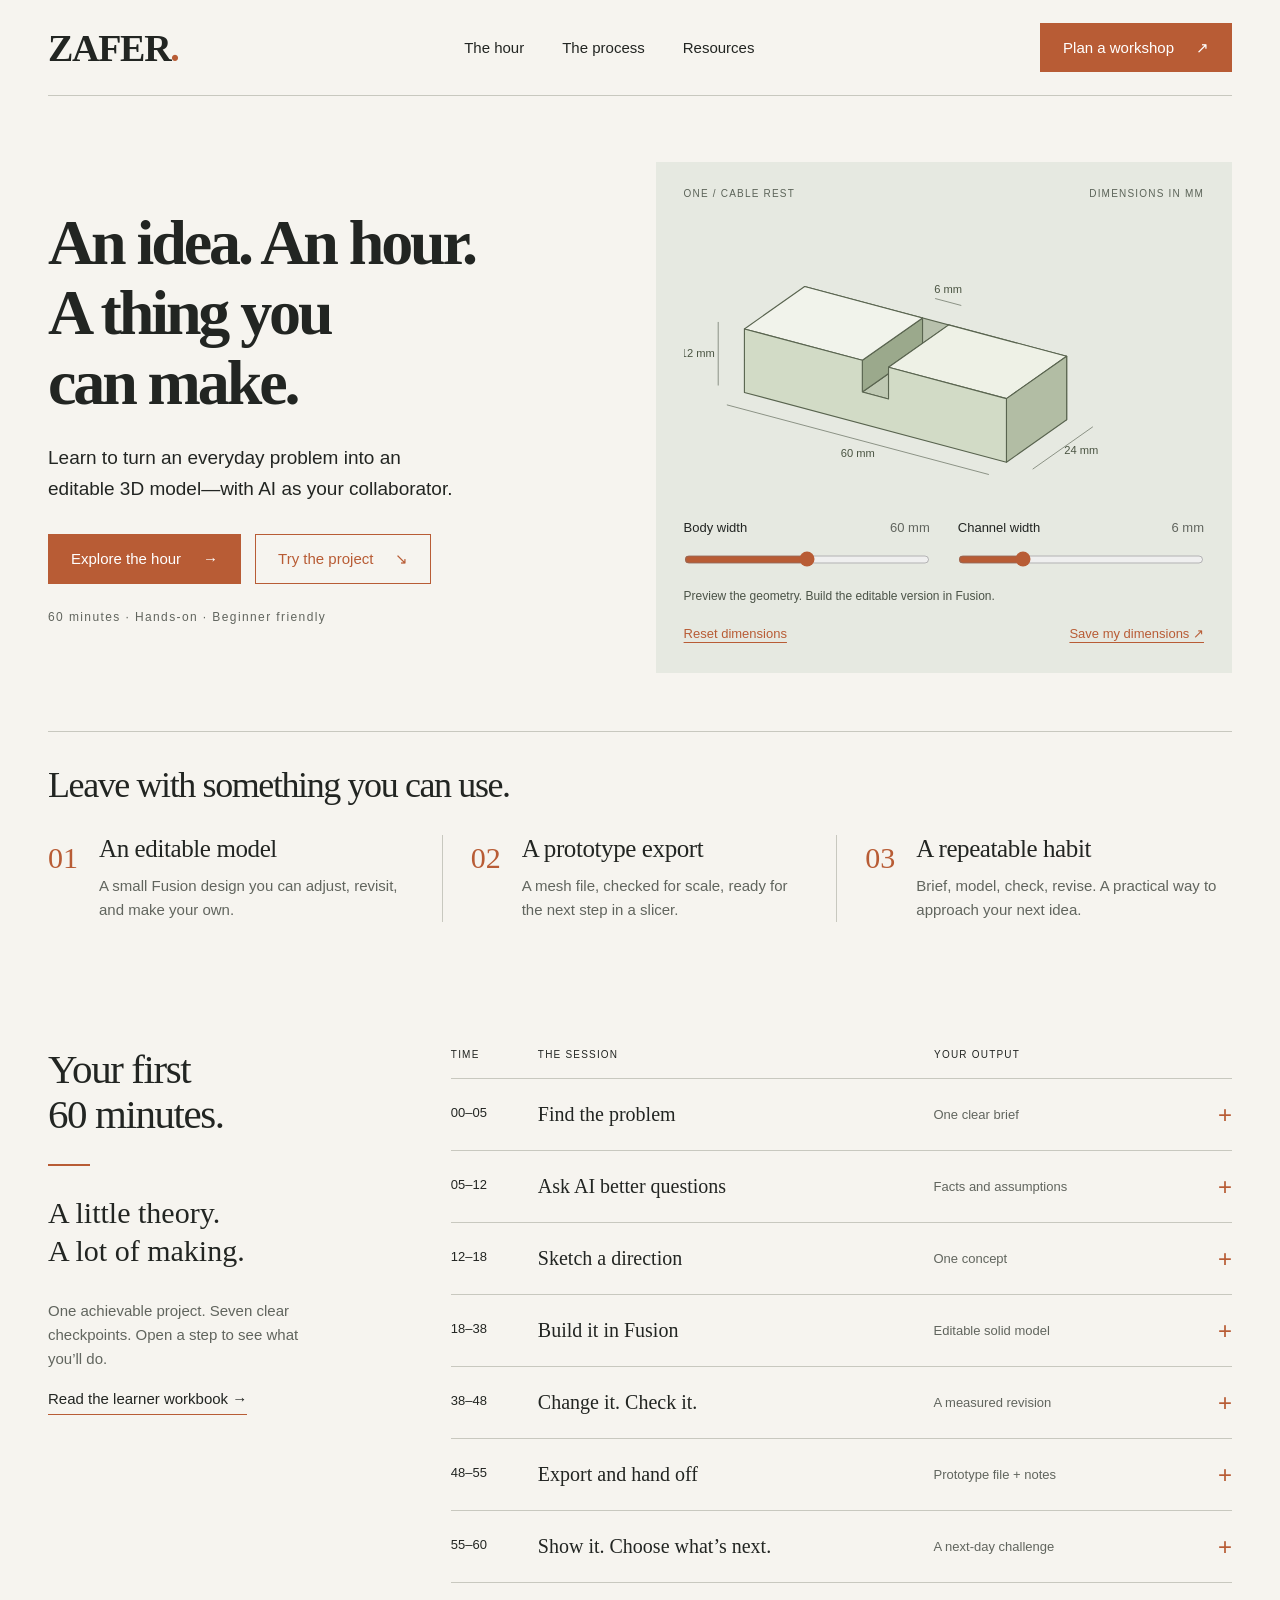
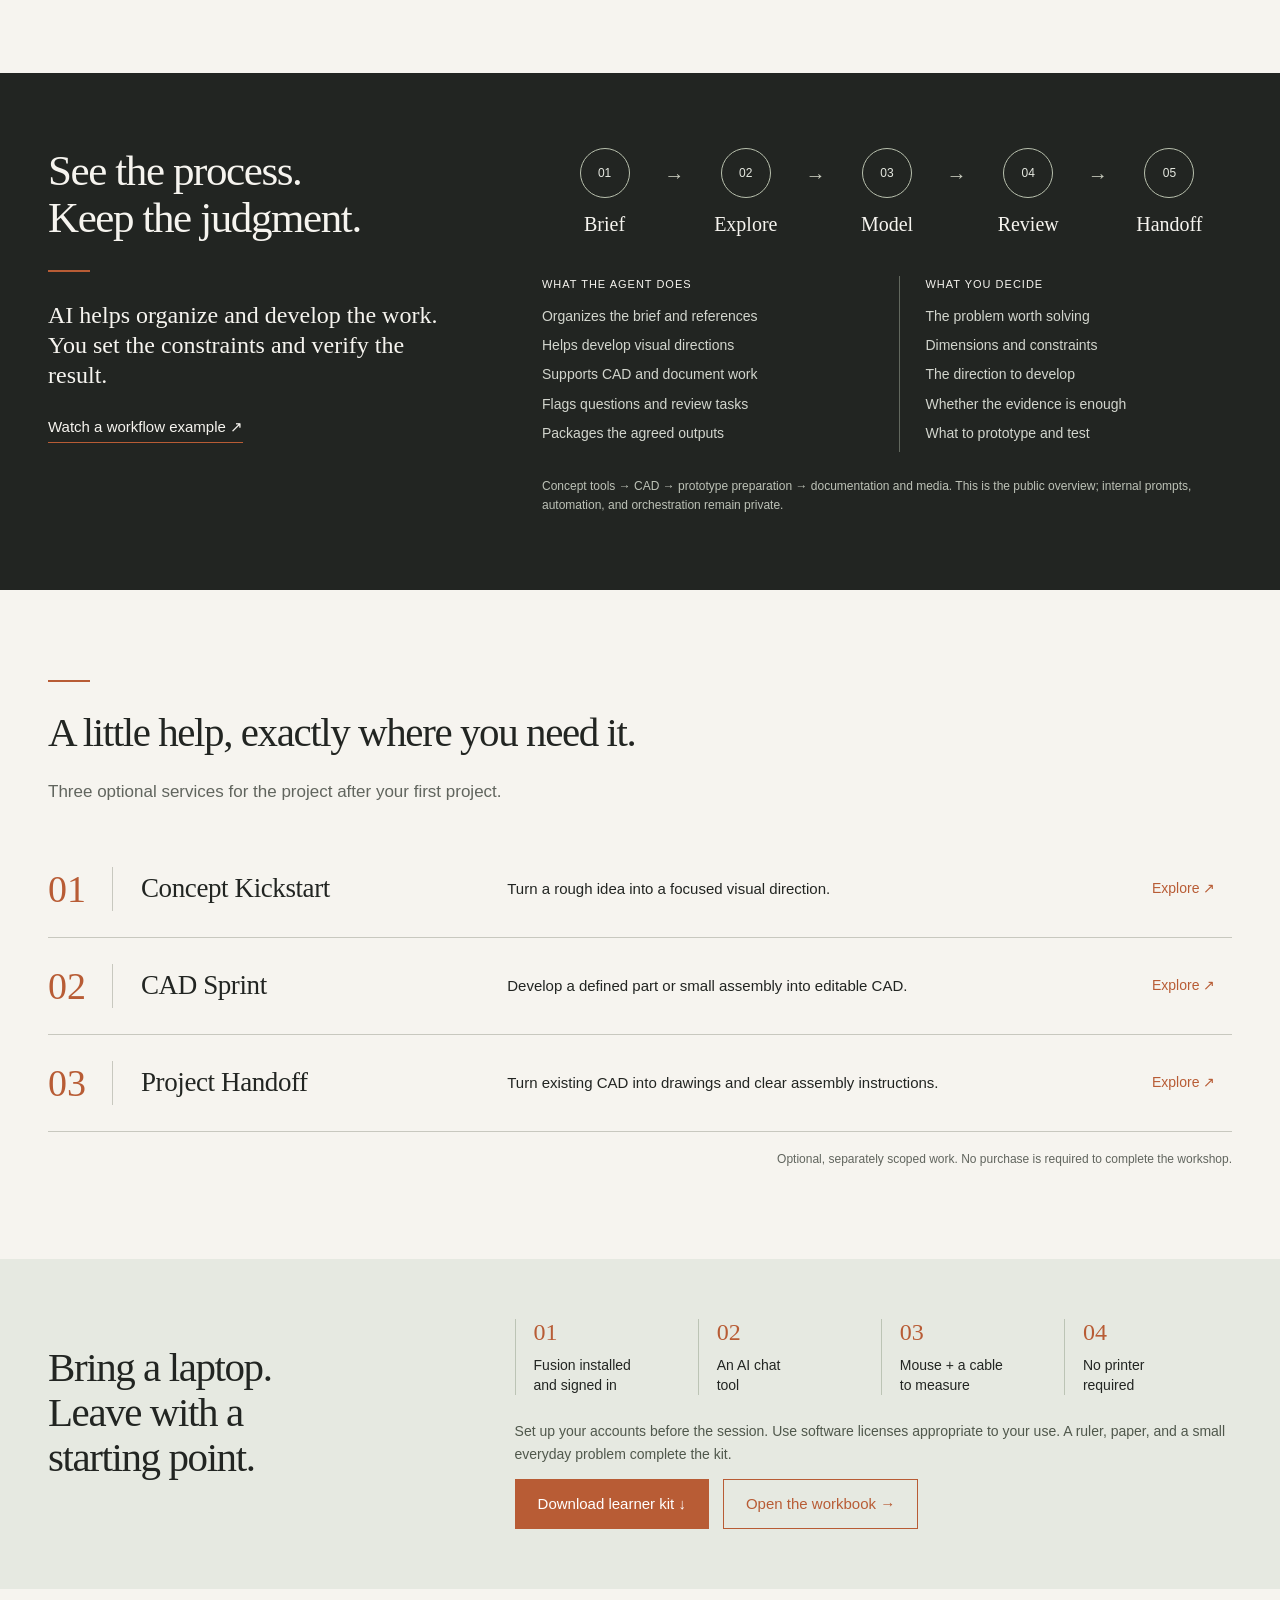
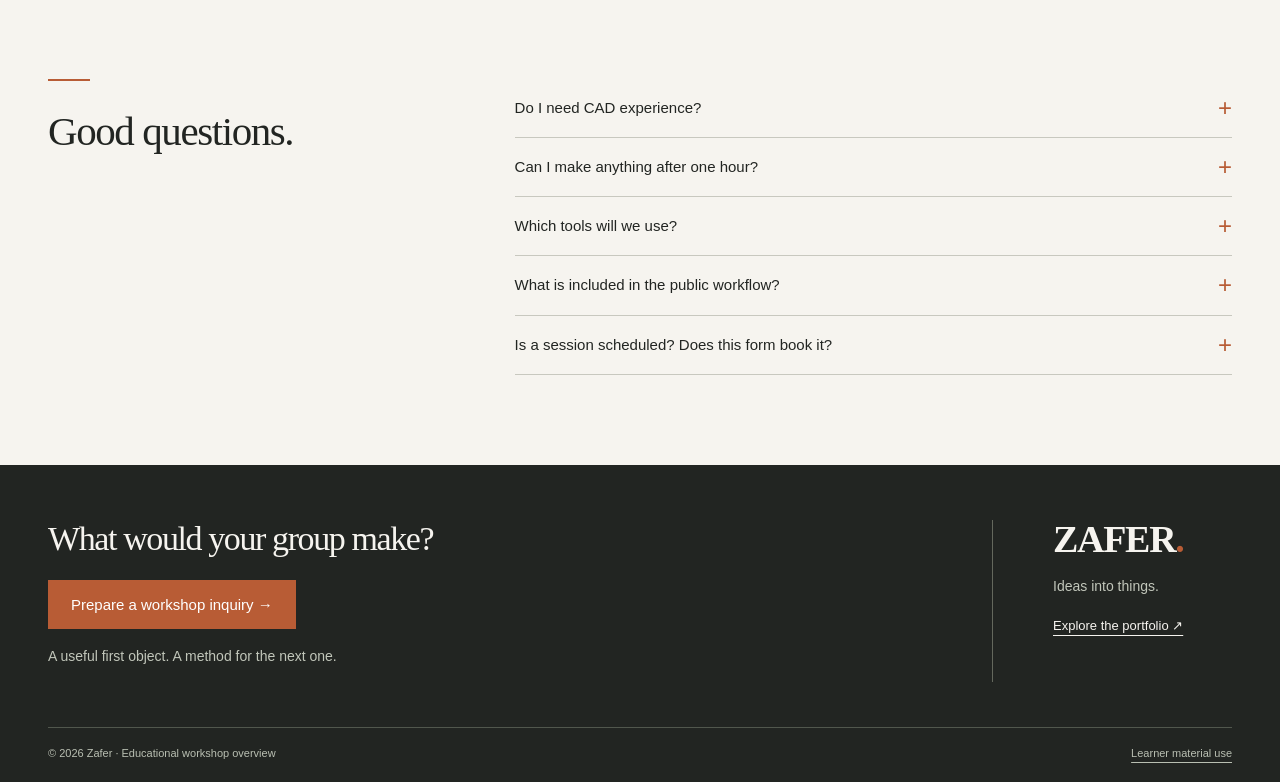
==== index.html @ 0194aaeb "Publish the 60-minute Zafer AI and 3D design workshop Add the educational landing page, interactive " ====
<!doctype html>
<html lang="en">
<head>
<meta charset="utf-8"><meta name="viewport" content="width=device-width,initial-scale=1">
<title>Zafer — An idea. An hour. A thing you can make.</title>
<meta name="description" content="A hands-on, 60-minute introduction to AI-assisted design and 3D modeling. Build an editable Fusion model, revise it, and prepare your first prototype export.">
<meta name="theme-color" content="#f6f4ef"><link rel="icon" href="favicon.svg"><link rel="stylesheet" href="styles.css"><script defer src="app.js"></script>
</head>
<body>
<a class="skip" href="#main">Skip to content</a>
<header class="site-header wrap"><a class="brand" href="#" aria-label="Zafer home">ZAFER<span>.</span></a><nav aria-label="Main navigation"><a href="#hour">The hour</a><a href="#process">The process</a><a href="#resources">Resources</a></nav><button class="button" data-inquiry="Workshop">Plan a workshop <span aria-hidden="true">↗</span></button></header>
<main id="main">
<section class="hero wrap">
<div class="hero-copy"><h1>An idea. An hour.<br> A thing you<br class="desktop-break"> can make.</h1><p class="lead">Learn to turn an everyday problem into an editable 3D model—with AI as your collaborator.</p><div class="actions"><a class="button" href="#hour">Explore the hour <span aria-hidden="true">→</span></a><a class="button outline" href="#project">Try the project <span aria-hidden="true">↘</span></a></div><p class="meta">60 minutes · Hands-on · Beginner friendly</p></div>
<figure class="project-preview" id="project"><div class="diagram-top"><span>ONE / CABLE REST</span><span>DIMENSIONS IN MM</span></div><svg id="model-preview" viewBox="0 0 560 340" role="img" aria-labelledby="model-title model-description"><title id="model-title">Dimensioned cable rest</title><desc id="model-description">A 60 by 24 by 12 millimeter block with a 6 millimeter wide, 6 millimeter deep open channel.</desc><g id="model-faces"></g><g id="model-dimensions"></g></svg><div class="sliders"><label for="body-width">Body width <output id="width-value">60 mm</output><input id="body-width" type="range" min="40" max="80" step="1" value="60"></label><label for="channel-width">Channel width <output id="channel-value">6 mm</output><input id="channel-width" type="range" min="4" max="12" step="1" value="6"></label></div><figcaption>Preview the geometry. Build the editable version in Fusion.</figcaption><div class="preview-links"><button class="text-button" id="reset-model">Reset dimensions</button><button class="text-button" id="save-dimensions">Save my dimensions ↗</button></div><p class="sr-only" id="dimension-status" aria-live="polite"></p></figure>
</section>
<section class="outcomes wrap"><h2>Leave with something you can use.</h2><div class="outcome-grid"><article><span class="line-icon" aria-hidden="true">01</span><div><h3>An editable model</h3><p>A small Fusion design you can adjust, revisit, and make your own.</p></div></article><article><span class="line-icon" aria-hidden="true">02</span><div><h3>A prototype export</h3><p>A mesh file, checked for scale, ready for the next step in a slicer.</p></div></article><article><span class="line-icon" aria-hidden="true">03</span><div><h3>A repeatable habit</h3><p>Brief, model, check, revise. A practical way to approach your next idea.</p></div></article></div></section>
<section class="agenda section wrap" id="hour"><div class="section-intro"><h2>Your first<br> 60 minutes.</h2><div class="accent-rule"></div><p class="serif-intro">A little theory.<br> A lot of making.</p><p>One achievable project. Seven clear checkpoints. Open a step to see what you’ll do.</p><a class="text-link" href="workbook.html">Read the learner workbook →</a></div><div class="agenda-list">
<div class="agenda-heading"><span>TIME</span><span>THE SESSION</span><span>YOUR OUTPUT</span></div>
<details><summary><span class="time">00–05</span><span class="row-title">Find the problem</span><span class="row-output">One clear brief</span></summary><div class="details-body"><p>Choose an ordinary desk problem. Name who it affects, measure one relevant dimension, and define what a useful result would do.</p><p><strong>Checkpoint:</strong> a one-sentence brief with one constraint.</p></div></details>
<details><summary><span class="time">05–12</span><span class="row-title">Ask AI better questions</span><span class="row-output">Facts and assumptions</span></summary><div class="details-body"><p>Learn how AI suggestions differ from evidence. Use a goal, context, constraints, and questions to improve your brief. Correct or label an unverified suggestion.</p><p><strong>Checkpoint:</strong> you can explain what you know and what still needs checking.</p></div></details>
<details><summary><span class="time">12–18</span><span class="row-title">Sketch a direction</span><span class="row-output">One concept</span></summary><div class="details-body"><p>Sketch the cable rest and annotate its dimensions. See how Krea or Vizcom can help explore appearance in an optional instructor demonstration.</p><p><strong>Checkpoint:</strong> one selected direction. An attractive image is a reference, not measured CAD.</p></div></details>
<details><summary><span class="time">18–38</span><span class="row-title">Build it in Fusion</span><span class="row-output">Editable solid model</span></summary><div class="details-body"><p>Create a closed, dimensioned sketch. Extrude the base, then cut an open channel. Save a model with editable history.</p><p><strong>Checkpoint:</strong> one solid body and a saved design. Extra styling is optional.</p></div></details>
<details><summary><span class="time">38–48</span><span class="row-title">Change it. Check it.</span><span class="row-output">A measured revision</span></summary><div class="details-body"><p>Change a driving dimension for your own cable. Inspect the new size, the remaining material, and the timeline. Explain why you made the change.</p><p><strong>Checkpoint:</strong> a measured revision and one physical test still to perform.</p></div></details>
<details><summary><span class="time">48–55</span><span class="row-title">Export and hand off</span><span class="row-output">Prototype file + notes</span></summary><div class="details-body"><p>Save your native design and export STL or 3MF. Reopen the export in a viewer or slicer and confirm its scale. Add a screenshot and a short README.</p><p><strong>Checkpoint:</strong> editable source, usable export, and a clear next action.</p></div></details>
<details><summary><span class="time">55–60</span><span class="row-title">Show it. Choose what’s next.</span><span class="row-output">A next-day challenge</span></summary><div class="details-body"><p>Share a revision with a partner. Choose one simple project to try independently tomorrow. Meet three optional ways Zafer can help when your next project needs more support.</p><p><strong>Checkpoint:</strong> explain one decision and one untested assumption.</p></div></details>
</div></section>
<section class="process-band" id="process"><div class="wrap process-layout"><div><h2>See the process.<br> Keep the judgment.</h2><div class="accent-rule"></div><p class="serif-intro small">AI helps organize and develop the work. You set the constraints and verify the result.</p><a class="text-link light" href="https://zafer-design-engineering.smokygrebe1.chatgpt.site/#films" target="_blank" rel="noopener">Watch a workflow example ↗</a></div><div><ol class="process-rail"><li><span>01</span>Brief</li><li><span>02</span>Explore</li><li><span>03</span>Model</li><li><span>04</span>Review</li><li><span>05</span>Handoff</li></ol><div class="responsibilities"><div><h3>WHAT THE AGENT DOES</h3><ul><li>Organizes the brief and references</li><li>Helps develop visual directions</li><li>Supports CAD and document work</li><li>Flags questions and review tasks</li><li>Packages the agreed outputs</li></ul></div><div><h3>WHAT YOU DECIDE</h3><ul><li>The problem worth solving</li><li>Dimensions and constraints</li><li>The direction to develop</li><li>Whether the evidence is enough</li><li>What to prototype and test</li></ul></div></div><p class="process-note">Concept tools → CAD → prototype preparation → documentation and media. This is the public overview; internal prompts, automation, and orchestration remain private.</p></div></div></section>
<section class="services section wrap" id="services"><div class="accent-rule"></div><h2>A little help, exactly where you need it.</h2><p class="lead">Three optional services for the project after your first project.</p><div class="service-list">
<details><summary><span class="service-number">01</span><h3>Concept Kickstart</h3><p>Turn a rough idea into a focused visual direction.</p><span class="explore">Explore</span></summary><div class="service-expanded"><p><strong>Bring:</strong> your problem, sketch, or reference. <strong>Leave with:</strong> an agreed brief, visual options, and a selected direction. Krea or Vizcom can support exploration; the result is concept work.</p><button class="text-button" data-inquiry="Concept Kickstart">Prepare an inquiry →</button></div></details>
<details><summary><span class="service-number">02</span><h3>CAD Sprint</h3><p>Develop a defined part or small assembly into editable CAD.</p><span class="explore">Explore</span></summary><div class="service-expanded"><p><strong>Bring:</strong> a chosen concept and known dimensions. <strong>Leave with:</strong> the agreed native model, exchange files, and review notes. Scope, application access, and checks are agreed before work.</p><button class="text-button" data-inquiry="CAD Sprint">Prepare an inquiry →</button></div></details>
<details><summary><span class="service-number">03</span><h3>Project Handoff</h3><p>Turn existing CAD into drawings and clear assembly instructions.</p><span class="explore">Explore</span></summary><div class="service-expanded"><p><strong>Bring:</strong> reviewed CAD and the assembly sequence. <strong>Leave with:</strong> agreed drawings, assembly views, and an InDesign/PDF guide. Illustrator can refine illustrations; video can be scoped separately.</p><button class="text-button" data-inquiry="Project Handoff">Prepare an inquiry →</button></div></details>
</div><p class="scope-note">Optional, separately scoped work. No purchase is required to complete the workshop.</p></section>
<section class="resource-band" id="resources"><div class="wrap resources-layout"><h2>Bring a laptop.<br> Leave with a<br> starting point.</h2><div><ul class="setup-list"><li><span>01</span>Fusion installed<br> and signed in</li><li><span>02</span>An AI chat<br> tool</li><li><span>03</span>Mouse + a cable<br> to measure</li><li><span>04</span>No printer<br> required</li></ul><p>Set up your accounts before the session. Use software licenses appropriate to your use. A ruler, paper, and a small everyday problem complete the kit.</p><div class="actions"><a class="button" href="Zafer-Learner-Kit.zip" download>Download learner kit ↓</a><a class="button outline" href="workbook.html">Open the workbook →</a></div></div></div></section>
<section class="faq section wrap"><div><div class="accent-rule"></div><h2>Good questions.</h2></div><div>
<details><summary>Do I need CAD experience?</summary><p>No prior CAD knowledge is assumed. You should be comfortable using a mouse and saving files. Fusion must be installed and signed in before the session; the workbook includes a setup check.</p></details>
<details><summary>Can I make anything after one hour?</summary><p>You’ll have a foundation for your next simple project, not mastery of every product or manufacturing method. The goal is to create, revise, and export one small design independently. Fit and physical performance still need testing.</p></details>
<details><summary>Which tools will we use?</summary><p>You practice with an AI chat tool and Autodesk Fusion. Krea or Vizcom, Bambu Studio, Fusion Drawings, Illustrator, InDesign, and Premiere appear as examples of the wider workflow. You do not need to buy or learn them all for this session.</p></details>
<details><summary>What is included in the public workflow?</summary><p>The stages, decisions, outputs, and general beginner skills. Zafer’s internal prompts, application automation, and orchestration are not distributed. Public page code and learner materials are intentionally shareable.</p></details>
<details><summary>Is a session scheduled? Does this form book it?</summary><p>No date, price, or seat is confirmed on this page. The inquiry builder downloads a text brief for you to send to your organizer. It does not submit data, reserve a place, or take payment.</p></details>
</div></section>
</main>
<footer class="footer"><div class="wrap footer-layout"><div><h2>What would your group make?</h2><button class="button" data-inquiry="Workshop">Prepare a workshop inquiry →</button><p>A useful first object. A method for the next one.</p></div><div><a href="#" class="brand">ZAFER<span>.</span></a><p>Ideas into things.</p><a href="https://zafer-design-engineering.smokygrebe1.chatgpt.site" target="_blank" rel="noopener">Explore the portfolio ↗</a></div></div><div class="wrap footer-small"><span>© 2026 Zafer · Educational workshop overview</span><a href="USAGE.txt">Learner material use</a></div></footer>
<dialog id="inquiry-dialog" aria-labelledby="inquiry-title"><button class="close" type="button" aria-label="Close inquiry">×</button><h2 id="inquiry-title">Let’s shape the session.</h2><p>This prepares a text inquiry. It sends nothing and does not confirm a booking.</p><form id="inquiry-form"><label>Interested in<select name="interest"><option>Workshop</option><option>Concept Kickstart</option><option>CAD Sprint</option><option>Project Handoff</option></select></label><label>Your group or project<input name="group" required maxlength="160" placeholder="A makerspace, class, team, or your own project"></label><div class="form-pair"><label>Approximate group size<input name="size" type="number" min="1" max="500" placeholder="8"></label><label>Preferred timing<input name="timing" maxlength="120" placeholder="Dates or a general timeframe"></label></div><label>What would you like to make?<textarea name="goal" required maxlength="1200" rows="3"></textarea></label><label>Tools, access, or support needs<textarea name="needs" maxlength="1000" rows="2" placeholder="Available computers, CAD experience, accessibility needs…"></textarea></label><button class="button" type="submit">Download inquiry .txt ↓</button><p id="inquiry-status" role="status"></p></form></dialog>
</body></html>
---- styles.css ----
:root{--paper:#f6f4ef;--ink:#222522;--copper:#b85c35;--sage:#e6e9e1;--muted:#61655e;--line:#c8c8bf;--serif:Georgia,'Times New Roman',serif;--sans:Arial,Helvetica,sans-serif}*{box-sizing:border-box}html{scroll-behavior:smooth;scroll-padding-top:25px}body{margin:0;background:var(--paper);color:var(--ink);font:16px/1.6 var(--sans)}a{color:inherit;text-underline-offset:5px}button,input,textarea,select{font:inherit}button,a,input,summary,textarea,select{-webkit-tap-highlight-color:transparent}button{cursor:pointer}button:focus-visible,a:focus-visible,summary:focus-visible,input:focus-visible,textarea:focus-visible,select:focus-visible{outline:3px solid var(--copper);outline-offset:5px}button{color:inherit}img,svg{max-width:100%}.wrap{width:min(1320px,calc(100% - 96px));margin-inline:auto}.site-header{display:flex;align-items:center;justify-content:space-between;gap:25px;min-height:96px;border-bottom:1px solid var(--line)}.brand{font:700 38px/1 var(--serif);letter-spacing:-1.3px;text-decoration:none}.brand span{color:var(--copper)}nav{display:flex;gap:38px}nav a{text-decoration:none;font-size:15px}.button{display:inline-flex;gap:22px;align-items:center;justify-content:center;background:var(--copper);border:1px solid var(--copper);color:white;padding:14px 22px;text-decoration:none;line-height:1.3;font-size:15px;min-height:49px;transition:background .15s}.button:hover{background:#984624;border-color:#984624}.button.outline{color:var(--copper);background:transparent}.button.outline:hover{background:#ebe0d7}.actions{display:flex;gap:14px;flex-wrap:wrap}h1,h2,h3,p{margin-top:0}h1,h2,h3{font-family:var(--serif);line-height:1.09}h1{font-size:clamp(48px,5vw,76px);letter-spacing:-3.1px;margin-bottom:26px}h2{font-size:clamp(36px,3.2vw,50px);font-weight:400;letter-spacing:-1.4px;margin-bottom:23px}h3{font-size:25px;font-weight:400;letter-spacing:-.4px;margin-bottom:12px}.hero{display:grid;grid-template-columns:1fr 1.03fr;gap:48px;align-items:center;padding-block:66px 58px}.lead{font-size:19px;line-height:1.6;max-width:52ch}.hero-copy .lead{max-width:40ch;margin-bottom:30px}.meta{font-size:12px;letter-spacing:1.4px;color:var(--muted);margin:24px 0 0}.project-preview{margin:0;background:var(--sage);padding:24px 28px 20px;scroll-margin-top:30px}.diagram-top{display:flex;justify-content:space-between;gap:10px;font-size:10px;letter-spacing:1.2px;color:#5c6459}.project-preview svg{display:block;width:100%;height:auto;min-height:220px}.sliders{display:grid;grid-template-columns:1fr 1fr;gap:28px}.sliders label{display:grid;grid-template-columns:1fr auto;font-size:13px;gap:8px}.sliders output{font-variant-numeric:tabular-nums;color:var(--muted)}input[type=range]{grid-column:1/-1;width:100%;accent-color:var(--copper);height:25px;margin:0}.project-preview figcaption{font-size:12px;margin-top:15px;color:#4b5347}.preview-links{display:flex;justify-content:space-between;gap:10px;margin-top:10px}.text-button{background:transparent;border:0;color:var(--copper);padding:8px 0;font-size:13px;text-decoration:underline;text-underline-offset:4px}.outcomes{border-top:1px solid var(--line);padding-top:34px;padding-bottom:35px}.outcomes h2{font-size:36px}.outcome-grid{display:grid;grid-template-columns:repeat(3,1fr);margin-top:30px}.outcome-grid article{display:flex;gap:21px;padding:0 28px;border-right:1px solid var(--line)}.outcome-grid article:first-child{padding-left:0}.outcome-grid article:last-child{border-right:0;padding-right:0}.outcome-grid p{font-size:15px;color:var(--muted);margin:0}.line-icon{color:var(--copper);font:30px/1.3 var(--serif);padding-top:3px}.section{padding-block:90px}.agenda{display:grid;grid-template-columns:.72fr 1.7fr;gap:72px}.section-intro>p:not(.serif-intro){color:var(--muted);font-size:15px;max-width:30ch}.accent-rule{height:2px;width:42px;background:var(--copper);margin:28px 0}.serif-intro{font-family:var(--serif);font-size:30px;line-height:1.25}.serif-intro.small{font-size:24px;max-width:35ch}.text-link{display:inline-block;font-size:15px;text-decoration:none;border-bottom:1px solid var(--copper);padding-bottom:3px}.agenda-heading,.agenda summary{display:grid;grid-template-columns:70px 1.4fr 1fr;gap:17px}.agenda-heading{font-size:10px;letter-spacing:1.2px;padding:0 27px 15px 0}.agenda details{border-top:1px solid var(--line)}.agenda details:last-child{border-bottom:1px solid var(--line)}summary{list-style:none;cursor:pointer;position:relative;padding:22px 28px 22px 0;line-height:1.35}summary::-webkit-details-marker{display:none}summary:after{content:'+';position:absolute;right:0;top:50%;transform:translateY(-50%);font-size:24px;font-weight:300;color:var(--copper)}details[open]>summary:after{content:'−'}.time{font-size:13px;padding-top:3px;font-variant-numeric:tabular-nums}.row-title{font-family:var(--serif);font-size:20px}.row-output{font-size:13px;align-self:center;color:var(--muted)}.details-body{padding:0 35px 17px 87px;font-size:14px;color:var(--muted)}.details-body p:last-child{margin-bottom:0}.process-band{background:var(--ink);color:var(--paper);padding-block:75px}.process-layout{display:grid;grid-template-columns:.9fr 1.5fr;gap:80px}.process-layout h2{font-size:43px}.light{color:var(--paper)}.process-rail{display:flex;justify-content:space-between;list-style:none;padding:0;margin:0 0 38px;gap:16px}.process-rail li{position:relative;text-align:center;font:20px/1.4 var(--serif);flex:1}.process-rail li:not(:last-child):after{content:'→';position:absolute;right:-17px;top:13px;color:#c7cabc}.process-rail span{display:flex;align-items:center;justify-content:center;width:50px;height:50px;margin:0 auto 12px;border:1px solid #b8c0ad;border-radius:50%;font:12px var(--sans);color:var(--sage)}.responsibilities{display:grid;grid-template-columns:1fr 1fr;gap:25px}.responsibilities>div+div{border-left:1px solid #62685e;padding-left:25px}.responsibilities h3{font:11px/1.5 var(--sans);letter-spacing:1px}.responsibilities ul{list-style:none;padding:0;margin:12px 0 0;font-size:14px;color:#d2d5cd}.responsibilities li{margin-bottom:7px}.process-note{font-size:12px;color:#bdc2b7;margin:25px 0 0}.services>.accent-rule{margin-top:0}.services>.lead{max-width:none;color:var(--muted);font-size:17px}.service-list{margin-top:36px}.service-list details{border-bottom:1px solid var(--line)}.service-list summary{display:grid;grid-template-columns:65px .85fr 1.55fr 80px;gap:28px;align-items:center;padding:26px 0}.service-list summary:after{display:none}.service-number{color:var(--copper);font:38px var(--serif);border-right:1px solid var(--line)}.service-list h3{margin:0;font-size:27px}.service-list summary p{margin:0;font-size:15px}.explore{color:var(--copper);font-size:14px}.explore:after{content:' ↗'}.service-expanded{padding:0 110px 22px 93px;color:var(--muted);font-size:15px;max-width:1000px}.scope-note{text-align:right;color:var(--muted);font-size:12px;margin:18px 0 0}.resource-band{background:var(--sage);padding-block:60px}.resources-layout{display:grid;grid-template-columns:.85fr 1.5fr;gap:60px;align-items:center}.setup-list{display:grid;grid-template-columns:repeat(4,1fr);gap:15px;list-style:none;padding:0;margin:0 0 25px}.setup-list li{border-left:1px solid #bcc4b5;padding-left:18px;font-size:14px;line-height:1.4}.setup-list span{display:block;font:24px var(--serif);color:var(--copper);margin-bottom:10px}.resources-layout p{font-size:14px;color:#50584c}.faq{display:grid;grid-template-columns:.85fr 1.5fr;gap:60px}.faq .accent-rule{margin-top:0}.faq details{border-bottom:1px solid var(--line);font-size:15px}.faq summary{padding-block:19px}.faq details p{color:var(--muted);font-size:14px;padding-right:30px}.footer{background:var(--ink);color:var(--paper);padding:55px 0 20px}.footer-layout{display:flex;justify-content:space-between;gap:50px}.footer h2{font-size:34px}.footer-layout>div+div{border-left:1px solid #64685d;padding-left:60px;min-width:240px}.footer p{font-size:14px;color:#c1c6ba;margin-top:16px}.footer a:not(.brand){font-size:13px}.footer-small{display:flex;justify-content:space-between;gap:20px;border-top:1px solid #51574d;margin-top:45px;padding-top:17px;font-size:11px;color:#b9bfb2}.footer-small a{font-size:11px!important}dialog{color:var(--ink);background:var(--paper);border:1px solid var(--line);padding:42px;width:min(650px,calc(100% - 32px));max-height:90vh;overflow:auto}dialog::backdrop{background:rgb(24 29 22 / .65)}dialog h2{font-size:36px;padding-right:28px}dialog>p{font-size:14px;color:var(--muted)}.close{position:absolute;right:15px;top:8px;border:0;background:none;font-size:34px}form label{display:block;margin-bottom:16px;font-size:13px}form input,form select,form textarea{display:block;width:100%;margin-top:7px;border:1px solid #aeb5a8;background:#fff;padding:10px 12px;color:var(--ink);border-radius:0}form textarea{resize:vertical}.form-pair{display:grid;grid-template-columns:1fr 1fr;gap:18px}#inquiry-status{font-size:13px;margin:16px 0 0}.skip{position:fixed;left:15px;top:-70px;z-index:100;background:var(--ink);color:#fff;padding:12px}.skip:focus{top:12px}.sr-only{position:absolute;width:1px;height:1px;padding:0;margin:-1px;overflow:hidden;clip:rect(0,0,0,0);white-space:nowrap;border:0}.modal-open{overflow:hidden}.workbook{max-width:860px;margin:55px auto;padding:0 28px}.workbook h1{font-size:54px}.workbook h2{font-size:32px;margin-top:45px}.workbook h3{font-size:23px;margin-top:28px}.workbook .intro{font-size:20px}.workbook li{margin-bottom:10px}.workbook table{border-collapse:collapse;width:100%;font-size:14px}.workbook th,.workbook td{text-align:left;border-bottom:1px solid var(--line);padding:10px}.workbook .note{border-left:3px solid var(--copper);padding:16px 20px;background:var(--sage)}.workbook code,.workbook pre{font:13px/1.6 Consolas,monospace;background:#ebece6}.workbook pre{padding:20px;white-space:pre-wrap}.workbook .checklist{list-style:none;padding:0}.workbook .checklist input{margin-right:10px;accent-color:var(--copper)}.workbook .write-line{border-bottom:1px solid var(--line);min-height:45px}.workbook .source-list{font-size:13px;overflow-wrap:anywhere}
@media(min-width:1550px){.hero{gap:65px}}@media(max-width:1100px){.wrap{width:calc(100% - 56px)}.hero{gap:30px;padding-top:45px}h1{font-size:56px}.project-preview{padding:20px}.agenda{gap:35px;grid-template-columns:.65fr 1.6fr}.agenda summary,.agenda-heading{grid-template-columns:59px 1.4fr .9fr;gap:12px}.details-body{padding-left:71px}.process-layout{gap:40px}.service-list summary{grid-template-columns:50px .8fr 1.2fr 60px;gap:20px}.resources-layout,.faq{gap:35px}.outcome-grid article{padding-inline:20px;gap:14px}.outcome-grid h3{font-size:22px}}@media(max-width:780px){.wrap{width:calc(100% - 40px)}.site-header{min-height:80px;flex-wrap:wrap;gap:15px;padding-block:18px}.brand{font-size:31px}.site-header nav{order:3;width:100%;justify-content:space-between;gap:15px;border-top:1px solid var(--line);padding-top:14px}.site-header>.button{padding:11px 14px;font-size:12px;min-height:40px;gap:10px}nav a{font-size:13px}.hero{grid-template-columns:1fr;gap:32px;padding-top:40px;padding-bottom:36px}h1{font-size:52px;letter-spacing:-2px}.desktop-break{display:none}.hero-copy .lead{font-size:17px;max-width:42ch}.hero .actions .button{padding:13px 18px;font-size:13px;gap:14px}.meta{font-size:10px;letter-spacing:.8px}.project-preview{padding:22px}.project-preview svg{min-height:0}.outcomes h2{font-size:32px}.outcome-grid{grid-template-columns:1fr;margin-top:24px}.outcome-grid article,.outcome-grid article:first-child,.outcome-grid article:last-child{border:0;border-top:1px solid var(--line);padding:22px 0}.outcome-grid article:last-child{padding-bottom:0}.section{padding-block:55px}.agenda{grid-template-columns:1fr;gap:30px}.section-intro h2 br,.serif-intro br{display:none}.section-intro>p:not(.serif-intro){max-width:45ch}.section-intro h2{font-size:38px}.serif-intro{font-size:25px}.accent-rule{margin-block:20px}.agenda-heading{display:none}.agenda summary{grid-template-columns:60px 1fr;gap:5px 12px;padding-block:19px}.row-title{font-size:20px}.row-output{grid-column:2}.details-body{padding-left:72px;font-size:13px}.process-band{padding-block:50px}.process-layout{grid-template-columns:1fr;gap:35px}.process-layout h2{font-size:37px}.process-rail{gap:10px}.process-rail li{font-size:15px}.process-rail li:not(:last-child):after{right:-13px;font-size:15px}.process-rail span{width:42px;height:42px}.responsibilities{gap:16px}.responsibilities>div+div{padding-left:16px}.responsibilities li{font-size:12px}.services h2{font-size:37px}.service-list summary{grid-template-columns:40px 1fr 65px;gap:12px}.service-list h3{font-size:25px}.service-list summary p{grid-column:2/4;font-size:14px}.service-number{grid-row:1/3;align-self:start;font-size:32px;border:0}.explore{grid-column:3;grid-row:1;font-size:12px}.service-expanded{padding:0 0 20px 52px;font-size:14px}.resources-layout,.faq{grid-template-columns:1fr;gap:22px}.resources-layout h2{font-size:37px}.resources-layout h2 br{display:none}.setup-list{grid-template-columns:repeat(2,1fr);gap:23px}.resource-band{padding-block:45px}.resources-layout .actions{gap:12px}.resources-layout .button{font-size:13px;padding:13px 16px}.footer-layout{flex-direction:column;gap:35px}.footer-layout>div+div{border-left:0;border-top:1px solid #51574d;padding:25px 0 0}.footer h2{font-size:31px}.footer-small{flex-direction:column;gap:8px;margin-top:30px}dialog{padding:30px 22px}dialog h2{font-size:30px}.form-pair{grid-template-columns:1fr;gap:0}.workbook{margin-top:35px;padding-inline:20px}.workbook h1{font-size:42px}.workbook table{font-size:12px}.workbook th,.workbook td{padding:8px 5px}}
@media(prefers-reduced-motion:reduce){html{scroll-behavior:auto}*{transition:none!important}}@media print{.site-header,footer,.print-hide{display:none!important}.workbook{margin:0;max-width:none;padding:0}body{background:white;color:black;font-size:11pt}.workbook h1{font-size:28pt}.workbook h2{font-size:20pt;break-after:avoid}.workbook h3{break-after:avoid}.workbook p,.workbook li{orphans:3;widows:3}.workbook .note,table,pre{break-inside:avoid}a{color:black}button{display:none}}
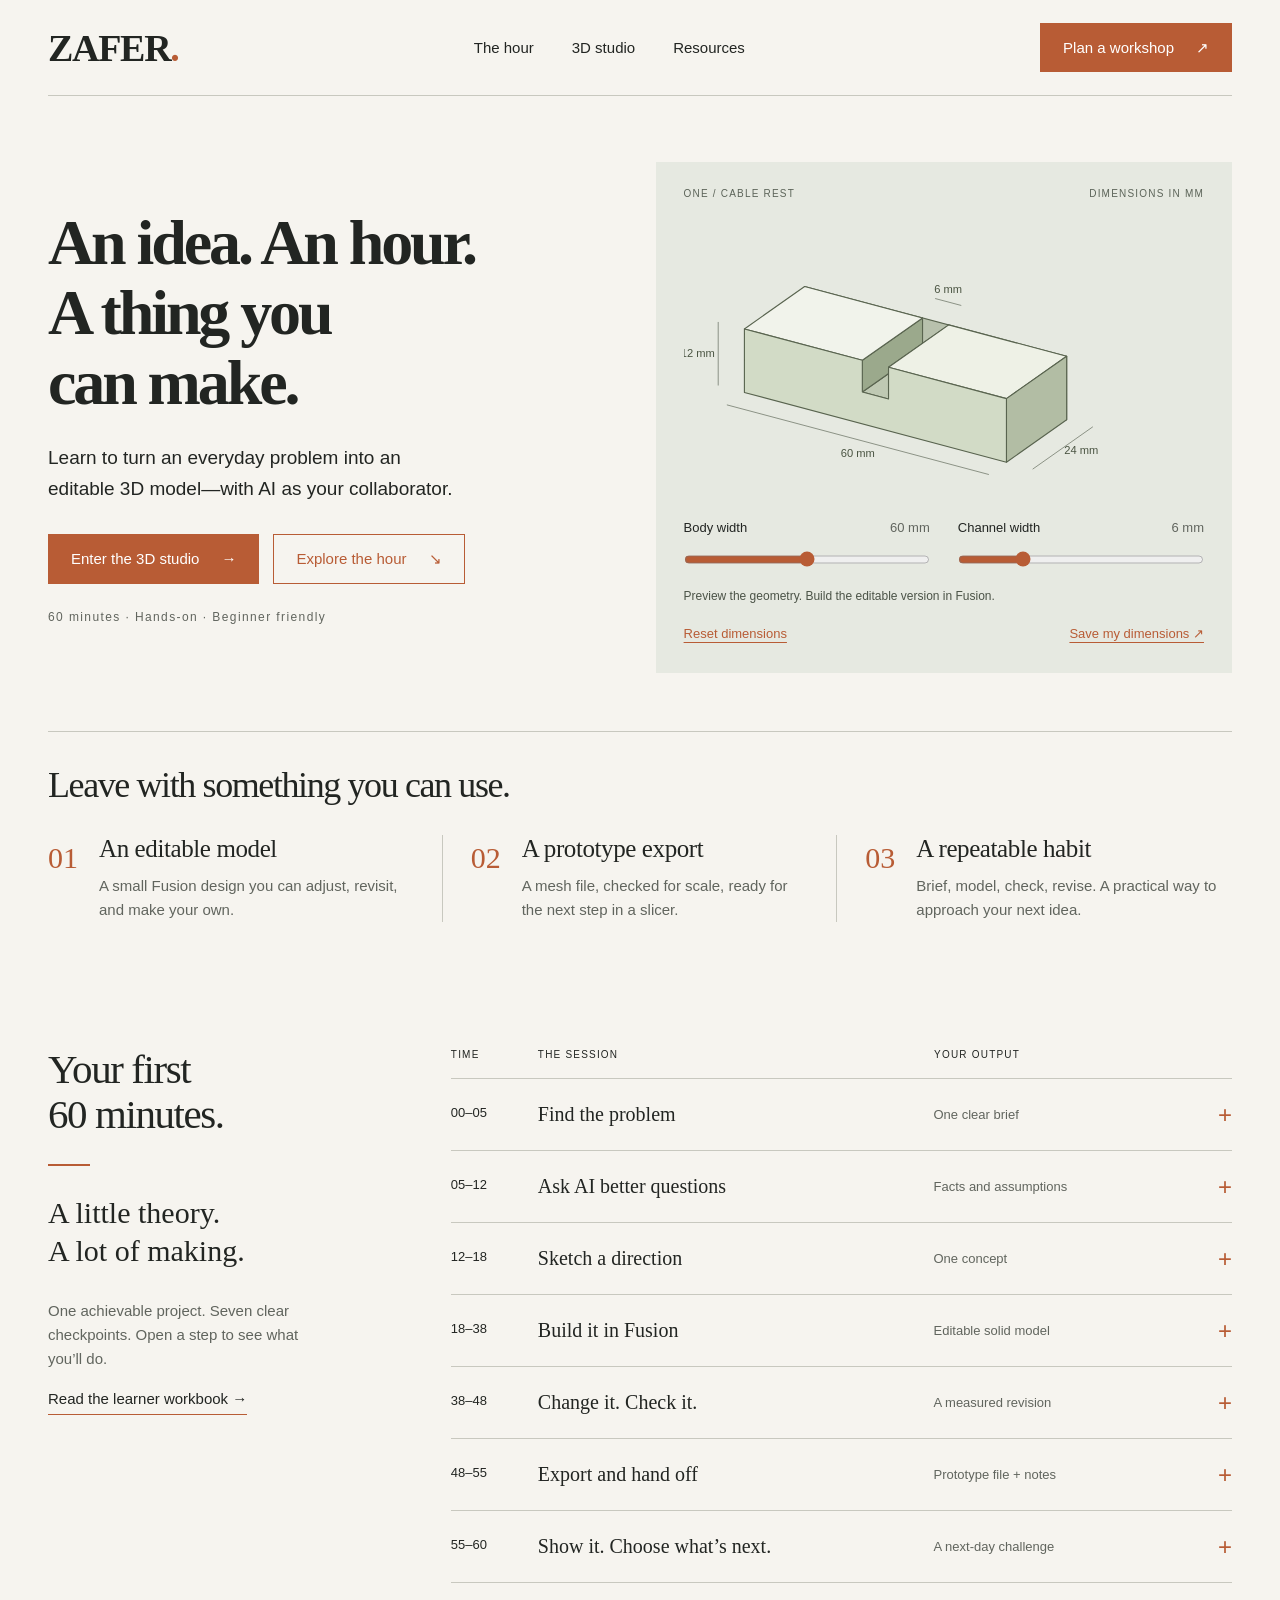
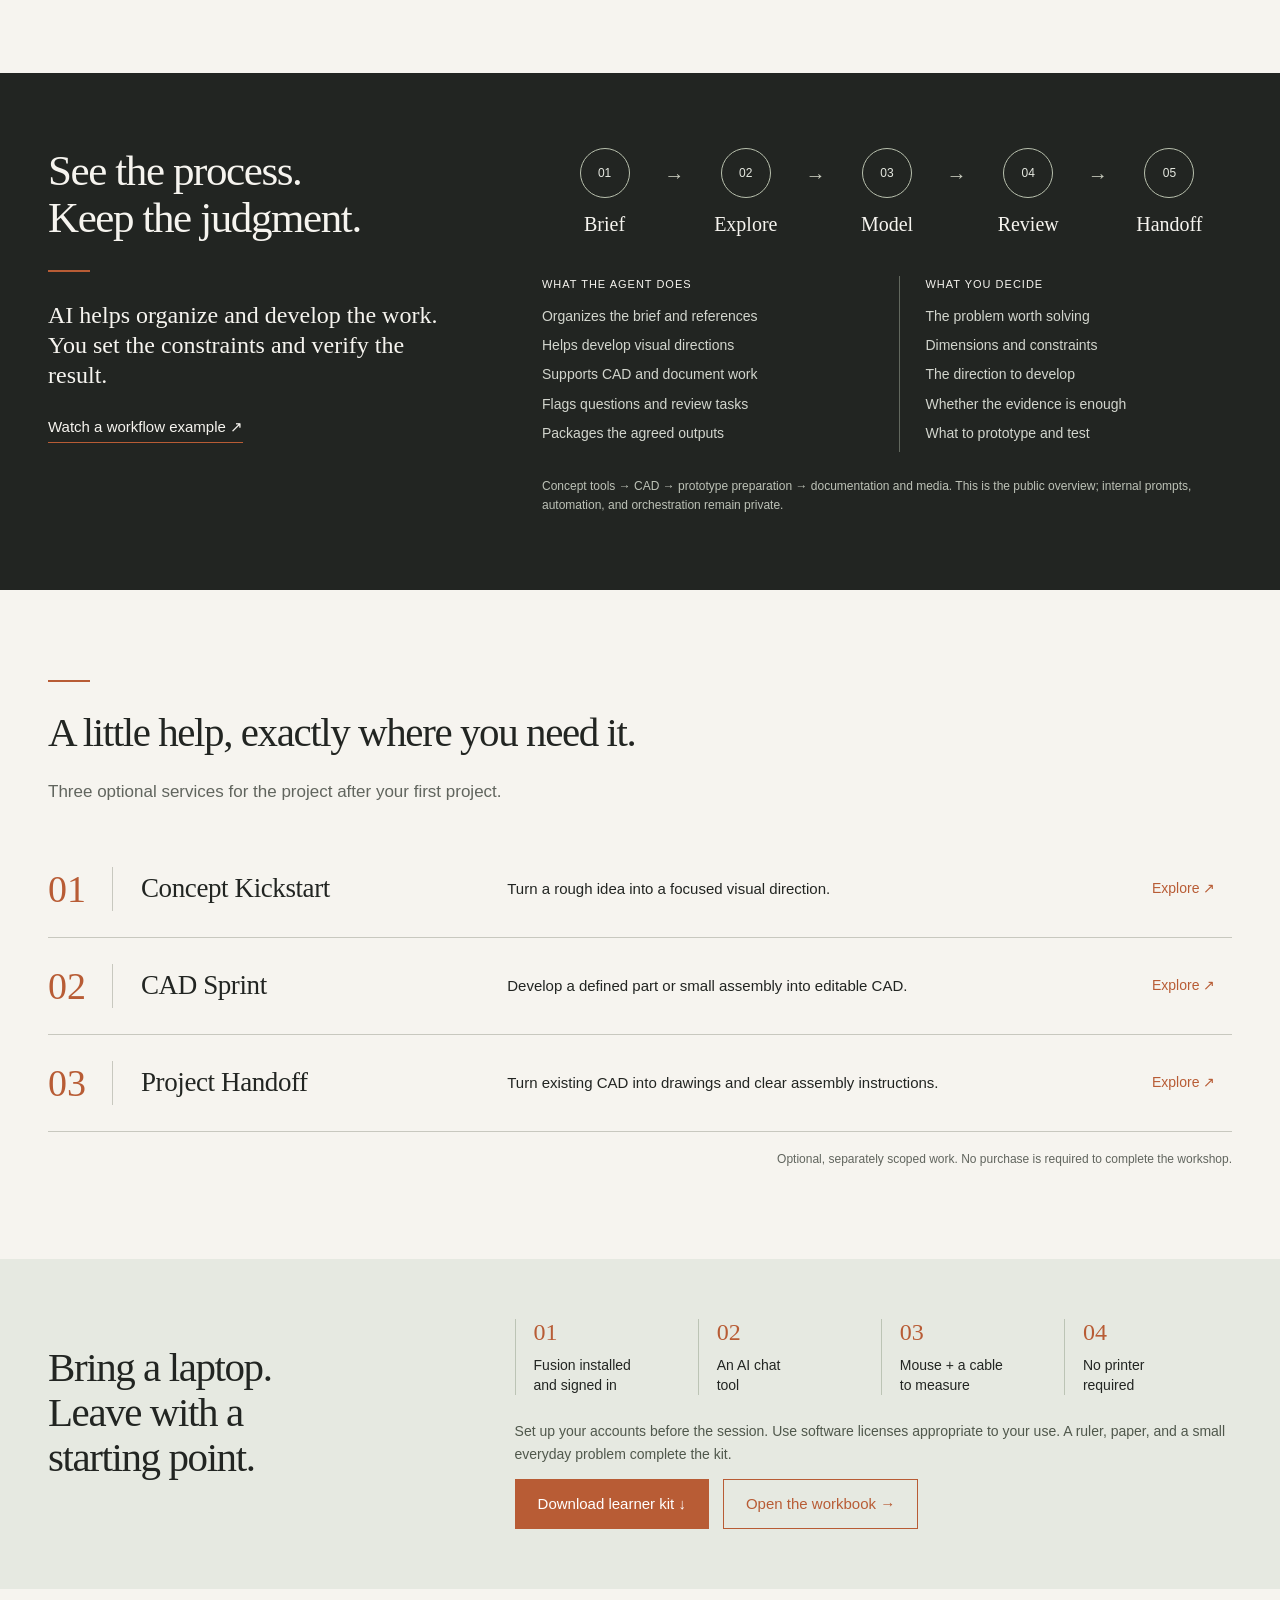
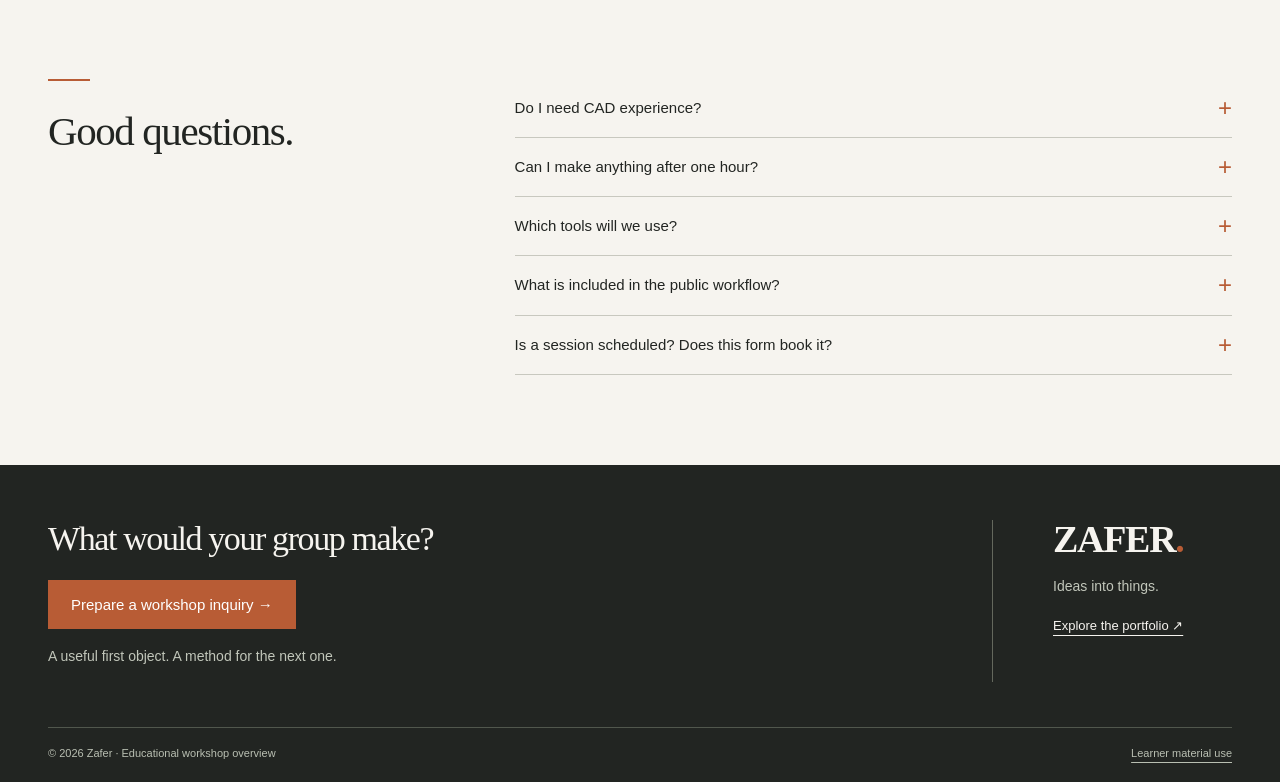
==== commit 1b9ea25a: "Add an interactive Blender studio and five guided learning activities Add arrow-guided camera travel" ====
--- a/index.html
+++ b/index.html
@@ -8,10 +8,10 @@
 </head>
 <body>
 <a class="skip" href="#main">Skip to content</a>
-<header class="site-header wrap"><a class="brand" href="#" aria-label="Zafer home">ZAFER<span>.</span></a><nav aria-label="Main navigation"><a href="#hour">The hour</a><a href="#process">The process</a><a href="#resources">Resources</a></nav><button class="button" data-inquiry="Workshop">Plan a workshop <span aria-hidden="true">↗</span></button></header>
+<header class="site-header wrap"><a class="brand" href="#" aria-label="Zafer home">ZAFER<span>.</span></a><nav aria-label="Main navigation"><a href="#hour">The hour</a><a href="studio.html">3D studio</a><a href="#resources">Resources</a></nav><button class="button" data-inquiry="Workshop">Plan a workshop <span aria-hidden="true">↗</span></button></header>
 <main id="main">
 <section class="hero wrap">
-<div class="hero-copy"><h1>An idea. An hour.<br> A thing you<br class="desktop-break"> can make.</h1><p class="lead">Learn to turn an everyday problem into an editable 3D model—with AI as your collaborator.</p><div class="actions"><a class="button" href="#hour">Explore the hour <span aria-hidden="true">→</span></a><a class="button outline" href="#project">Try the project <span aria-hidden="true">↘</span></a></div><p class="meta">60 minutes · Hands-on · Beginner friendly</p></div>
+<div class="hero-copy"><h1>An idea. An hour.<br> A thing you<br class="desktop-break"> can make.</h1><p class="lead">Learn to turn an everyday problem into an editable 3D model—with AI as your collaborator.</p><div class="actions"><a class="button" href="studio.html">Enter the 3D studio <span aria-hidden="true">→</span></a><a class="button outline" href="#hour">Explore the hour <span aria-hidden="true">↘</span></a></div><p class="meta">60 minutes · Hands-on · Beginner friendly</p></div>
 <figure class="project-preview" id="project"><div class="diagram-top"><span>ONE / CABLE REST</span><span>DIMENSIONS IN MM</span></div><svg id="model-preview" viewBox="0 0 560 340" role="img" aria-labelledby="model-title model-description"><title id="model-title">Dimensioned cable rest</title><desc id="model-description">A 60 by 24 by 12 millimeter block with a 6 millimeter wide, 6 millimeter deep open channel.</desc><g id="model-faces"></g><g id="model-dimensions"></g></svg><div class="sliders"><label for="body-width">Body width <output id="width-value">60 mm</output><input id="body-width" type="range" min="40" max="80" step="1" value="60"></label><label for="channel-width">Channel width <output id="channel-value">6 mm</output><input id="channel-width" type="range" min="4" max="12" step="1" value="6"></label></div><figcaption>Preview the geometry. Build the editable version in Fusion.</figcaption><div class="preview-links"><button class="text-button" id="reset-model">Reset dimensions</button><button class="text-button" id="save-dimensions">Save my dimensions ↗</button></div><p class="sr-only" id="dimension-status" aria-live="polite"></p></figure>
 </section>
 <section class="outcomes wrap"><h2>Leave with something you can use.</h2><div class="outcome-grid"><article><span class="line-icon" aria-hidden="true">01</span><div><h3>An editable model</h3><p>A small Fusion design you can adjust, revisit, and make your own.</p></div></article><article><span class="line-icon" aria-hidden="true">02</span><div><h3>A prototype export</h3><p>A mesh file, checked for scale, ready for the next step in a slicer.</p></div></article><article><span class="line-icon" aria-hidden="true">03</span><div><h3>A repeatable habit</h3><p>Brief, model, check, revise. A practical way to approach your next idea.</p></div></article></div></section>
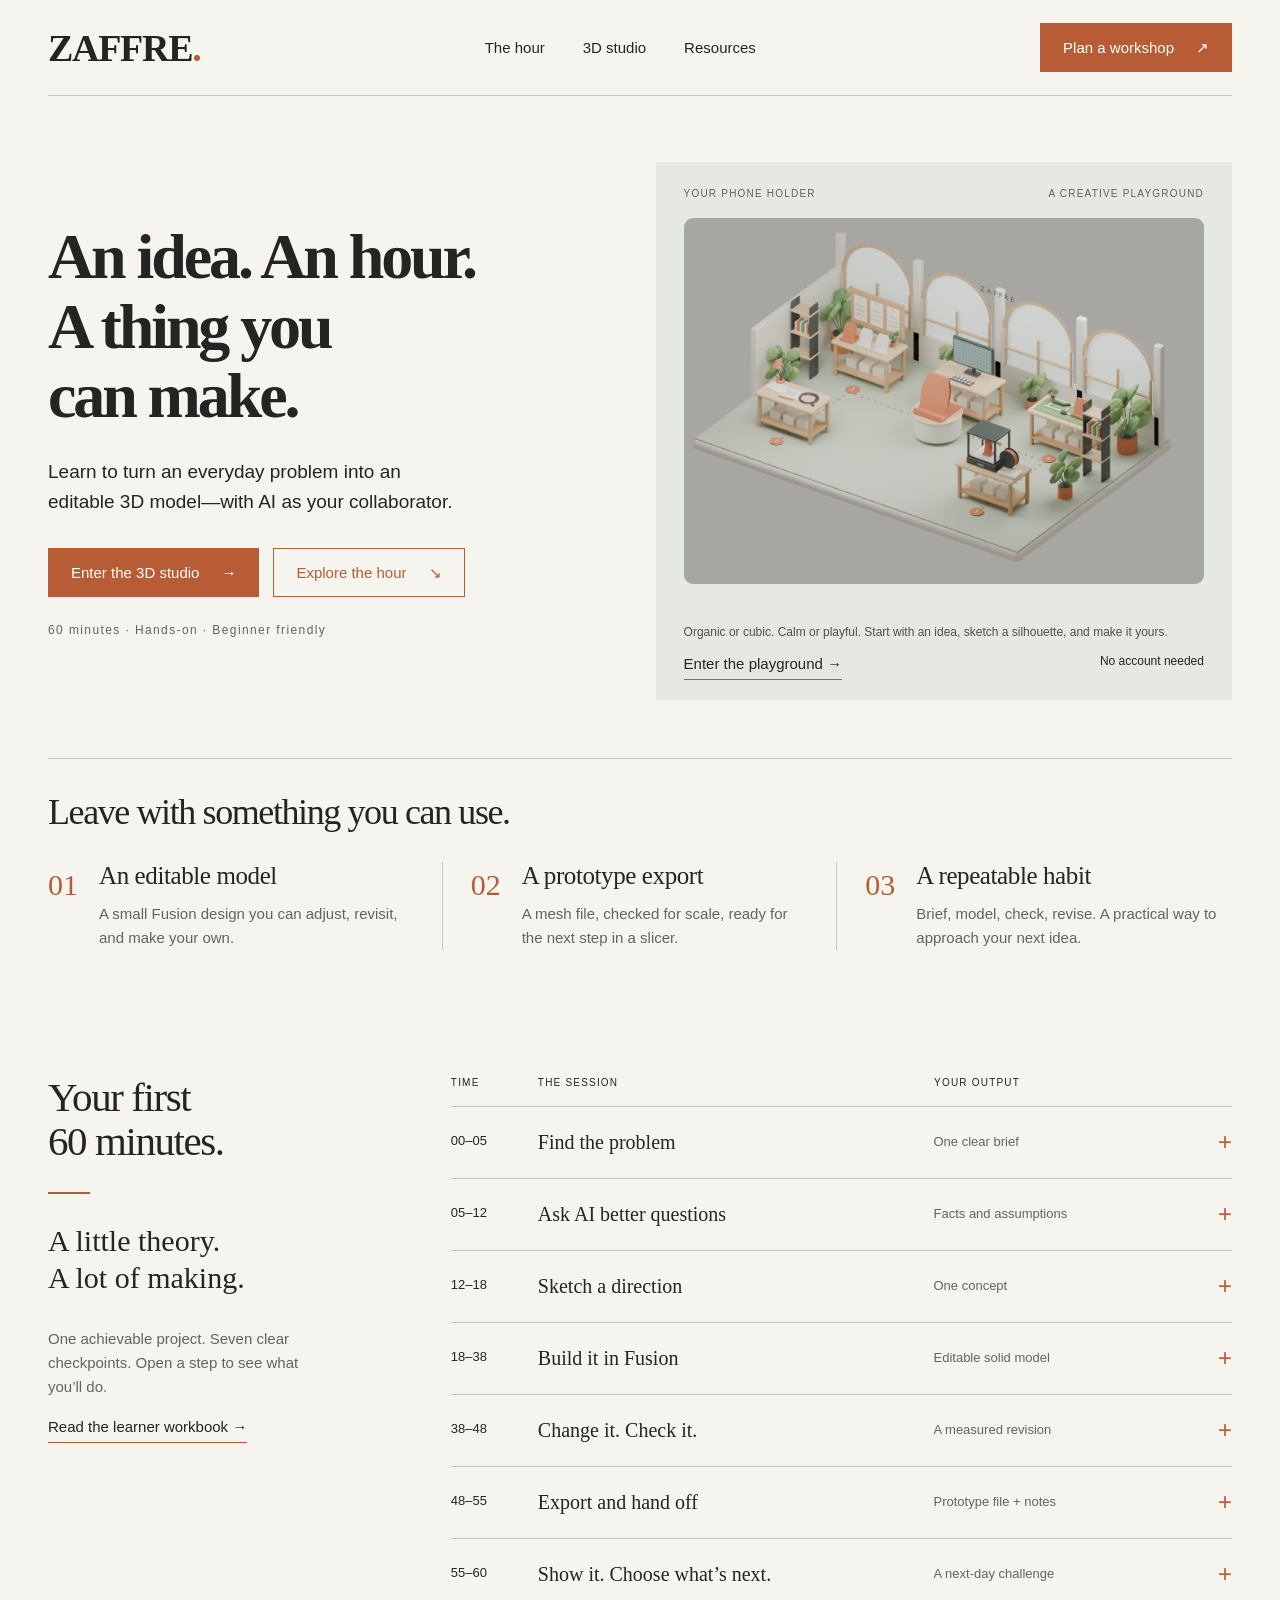
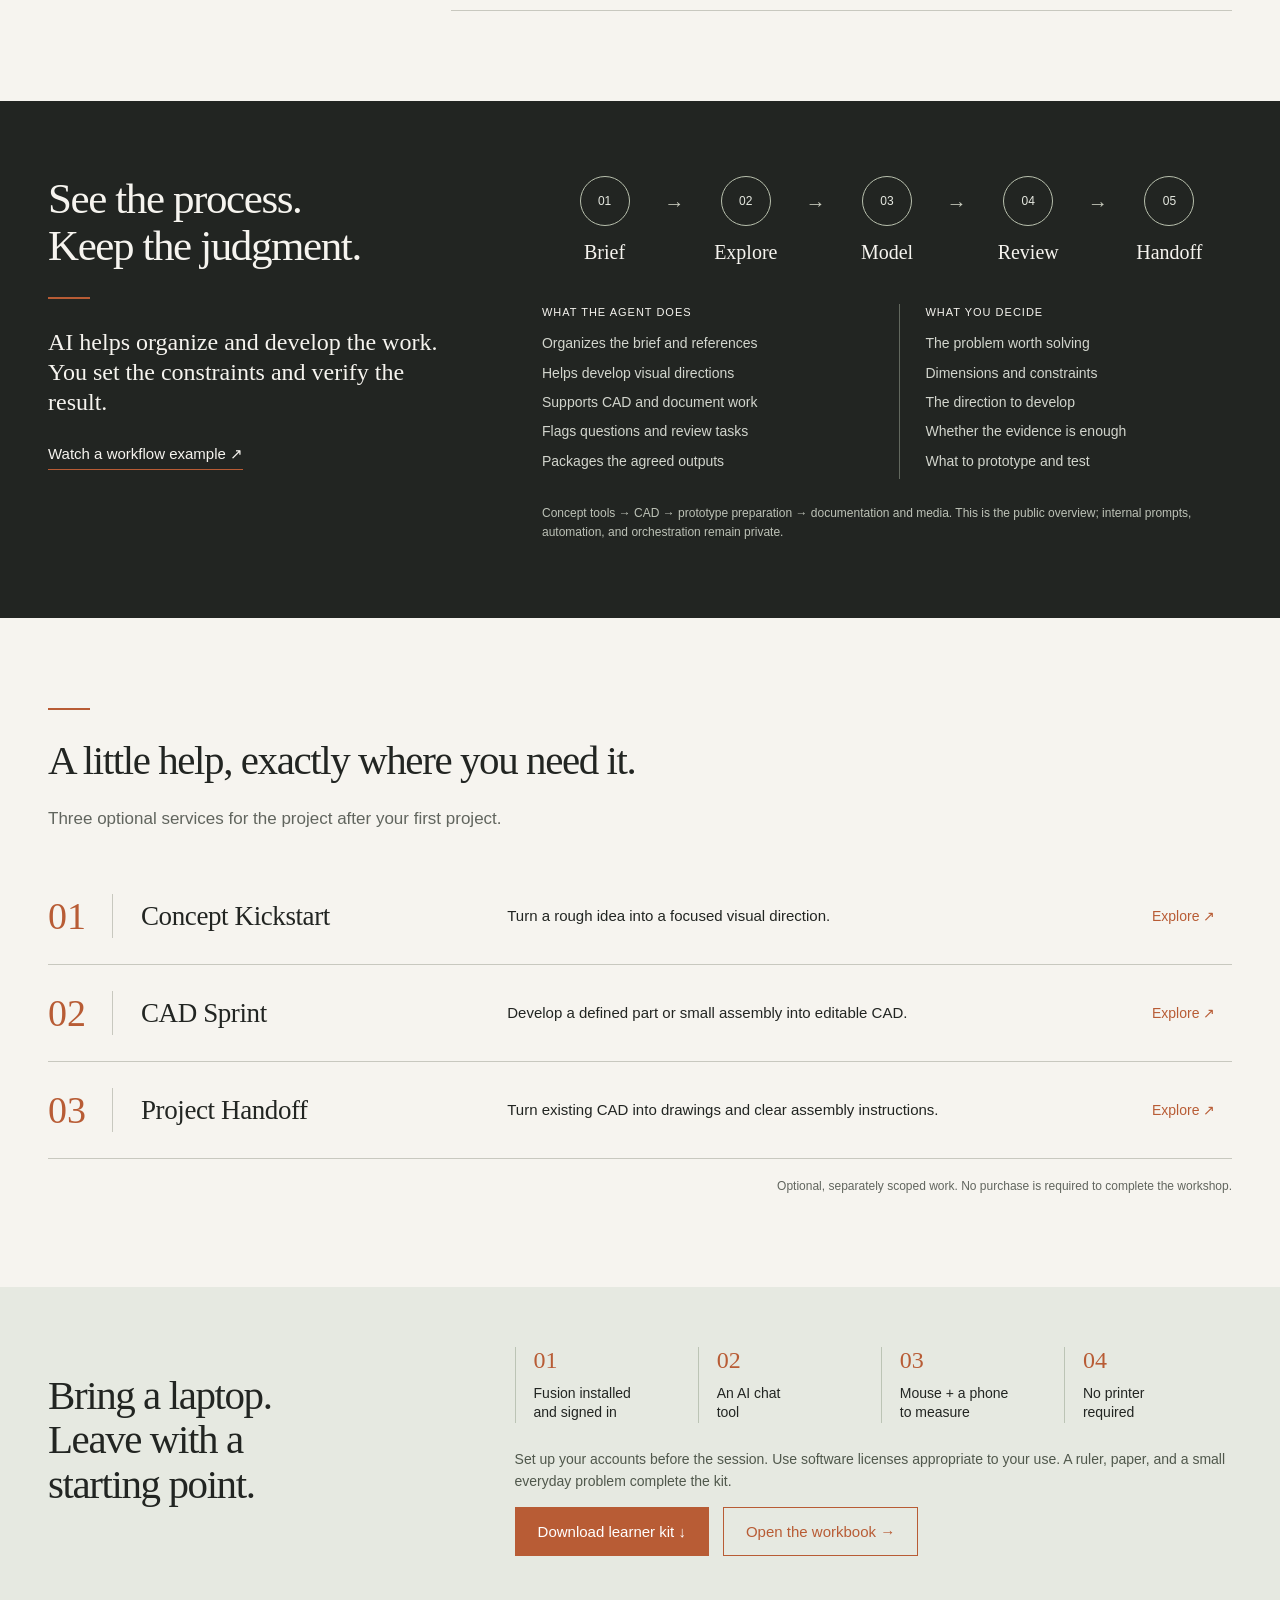
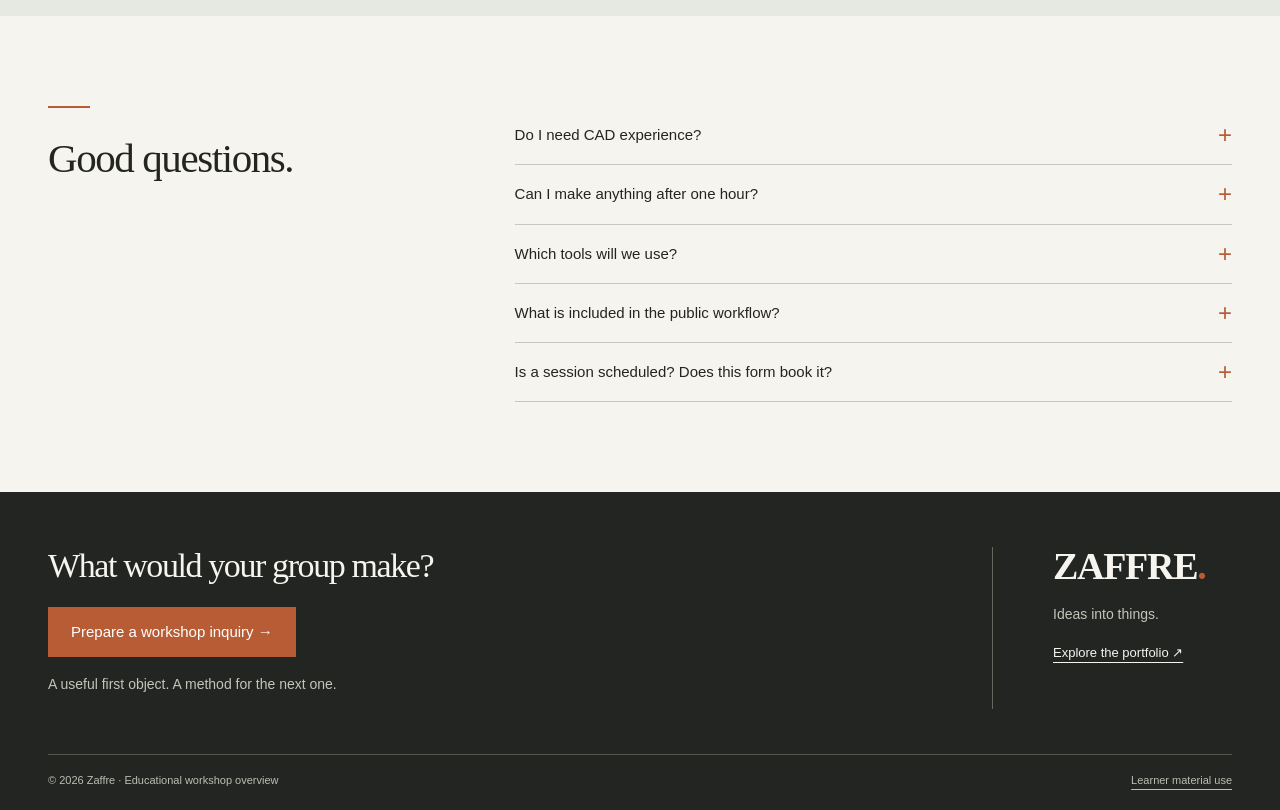
==== commit 26400d18: "Turn the Zaffre studio into a creative phone-holder playground Replace the cable-rest activity with " ====
--- a/index.html
+++ b/index.html
@@ -2,28 +2,28 @@
 <html lang="en">
 <head>
 <meta charset="utf-8"><meta name="viewport" content="width=device-width,initial-scale=1">
-<title>Zafer — An idea. An hour. A thing you can make.</title>
+<title>Zaffre — An idea. An hour. A thing you can make.</title>
 <meta name="description" content="A hands-on, 60-minute introduction to AI-assisted design and 3D modeling. Build an editable Fusion model, revise it, and prepare your first prototype export.">
 <meta name="theme-color" content="#f6f4ef"><link rel="icon" href="favicon.svg"><link rel="stylesheet" href="styles.css"><script defer src="app.js"></script>
 </head>
 <body>
 <a class="skip" href="#main">Skip to content</a>
-<header class="site-header wrap"><a class="brand" href="#" aria-label="Zafer home">ZAFER<span>.</span></a><nav aria-label="Main navigation"><a href="#hour">The hour</a><a href="studio.html">3D studio</a><a href="#resources">Resources</a></nav><button class="button" data-inquiry="Workshop">Plan a workshop <span aria-hidden="true">↗</span></button></header>
+<header class="site-header wrap"><a class="brand" href="#" aria-label="Zaffre home">ZAFFRE<span>.</span></a><nav aria-label="Main navigation"><a href="#hour">The hour</a><a href="studio.html">3D studio</a><a href="#resources">Resources</a></nav><button class="button" data-inquiry="Workshop">Plan a workshop <span aria-hidden="true">↗</span></button></header>
 <main id="main">
 <section class="hero wrap">
 <div class="hero-copy"><h1>An idea. An hour.<br> A thing you<br class="desktop-break"> can make.</h1><p class="lead">Learn to turn an everyday problem into an editable 3D model—with AI as your collaborator.</p><div class="actions"><a class="button" href="studio.html">Enter the 3D studio <span aria-hidden="true">→</span></a><a class="button outline" href="#hour">Explore the hour <span aria-hidden="true">↘</span></a></div><p class="meta">60 minutes · Hands-on · Beginner friendly</p></div>
-<figure class="project-preview" id="project"><div class="diagram-top"><span>ONE / CABLE REST</span><span>DIMENSIONS IN MM</span></div><svg id="model-preview" viewBox="0 0 560 340" role="img" aria-labelledby="model-title model-description"><title id="model-title">Dimensioned cable rest</title><desc id="model-description">A 60 by 24 by 12 millimeter block with a 6 millimeter wide, 6 millimeter deep open channel.</desc><g id="model-faces"></g><g id="model-dimensions"></g></svg><div class="sliders"><label for="body-width">Body width <output id="width-value">60 mm</output><input id="body-width" type="range" min="40" max="80" step="1" value="60"></label><label for="channel-width">Channel width <output id="channel-value">6 mm</output><input id="channel-width" type="range" min="4" max="12" step="1" value="6"></label></div><figcaption>Preview the geometry. Build the editable version in Fusion.</figcaption><div class="preview-links"><button class="text-button" id="reset-model">Reset dimensions</button><button class="text-button" id="save-dimensions">Save my dimensions ↗</button></div><p class="sr-only" id="dimension-status" aria-live="polite"></p></figure>
+<figure class="project-preview phone-preview" id="project"><div class="diagram-top"><span>YOUR PHONE HOLDER</span><span>A CREATIVE PLAYGROUND</span></div><a href="studio.html" aria-label="Open the phone-holder playground"><img src="studio-poster.png" alt="A welcoming 3D maker studio with phone-holder prototypes." style="width:100%;aspect-ratio:1.42;object-fit:cover;border-radius:9px;margin:16px 0"></a><figcaption>Organic or cubic. Calm or playful. Start with an idea, sketch a silhouette, and make it yours.</figcaption><div class="preview-links"><a class="text-link" href="studio.html">Enter the playground →</a><span style="font-size:12px">No account needed</span></div></figure>
 </section>
 <section class="outcomes wrap"><h2>Leave with something you can use.</h2><div class="outcome-grid"><article><span class="line-icon" aria-hidden="true">01</span><div><h3>An editable model</h3><p>A small Fusion design you can adjust, revisit, and make your own.</p></div></article><article><span class="line-icon" aria-hidden="true">02</span><div><h3>A prototype export</h3><p>A mesh file, checked for scale, ready for the next step in a slicer.</p></div></article><article><span class="line-icon" aria-hidden="true">03</span><div><h3>A repeatable habit</h3><p>Brief, model, check, revise. A practical way to approach your next idea.</p></div></article></div></section>
-<section class="agenda section wrap" id="hour"><div class="section-intro"><h2>Your first<br> 60 minutes.</h2><div class="accent-rule"></div><p class="serif-intro">A little theory.<br> A lot of making.</p><p>One achievable project. Seven clear checkpoints. Open a step to see what you’ll do.</p><a class="text-link" href="workbook.html">Read the learner workbook →</a></div><div class="agenda-list">
+<section class="agenda section wrap" id="hour"><div class="section-intro"><h2>Your first<br> 60 minutes.</h2><div class="accent-rule"></div><p class="serif-intro">A little theory.<br> A lot of making.</p><p>One achievable project. Seven clear checkpoints. Open a step to see what you’ll do.</p><a class="text-link" href="phone-holder-guide.html">Read the learner workbook →</a></div><div class="agenda-list">
 <div class="agenda-heading"><span>TIME</span><span>THE SESSION</span><span>YOUR OUTPUT</span></div>
 <details><summary><span class="time">00–05</span><span class="row-title">Find the problem</span><span class="row-output">One clear brief</span></summary><div class="details-body"><p>Choose an ordinary desk problem. Name who it affects, measure one relevant dimension, and define what a useful result would do.</p><p><strong>Checkpoint:</strong> a one-sentence brief with one constraint.</p></div></details>
 <details><summary><span class="time">05–12</span><span class="row-title">Ask AI better questions</span><span class="row-output">Facts and assumptions</span></summary><div class="details-body"><p>Learn how AI suggestions differ from evidence. Use a goal, context, constraints, and questions to improve your brief. Correct or label an unverified suggestion.</p><p><strong>Checkpoint:</strong> you can explain what you know and what still needs checking.</p></div></details>
-<details><summary><span class="time">12–18</span><span class="row-title">Sketch a direction</span><span class="row-output">One concept</span></summary><div class="details-body"><p>Sketch the cable rest and annotate its dimensions. See how Krea or Vizcom can help explore appearance in an optional instructor demonstration.</p><p><strong>Checkpoint:</strong> one selected direction. An attractive image is a reference, not measured CAD.</p></div></details>
-<details><summary><span class="time">18–38</span><span class="row-title">Build it in Fusion</span><span class="row-output">Editable solid model</span></summary><div class="details-body"><p>Create a closed, dimensioned sketch. Extrude the base, then cut an open channel. Save a model with editable history.</p><p><strong>Checkpoint:</strong> one solid body and a saved design. Extra styling is optional.</p></div></details>
-<details><summary><span class="time">38–48</span><span class="row-title">Change it. Check it.</span><span class="row-output">A measured revision</span></summary><div class="details-body"><p>Change a driving dimension for your own cable. Inspect the new size, the remaining material, and the timeline. Explain why you made the change.</p><p><strong>Checkpoint:</strong> a measured revision and one physical test still to perform.</p></div></details>
+<details><summary><span class="time">12–18</span><span class="row-title">Sketch a direction</span><span class="row-output">One concept</span></summary><div class="details-body"><p>Brain-dump a phone-holder idea, then sketch its silhouette and annotate its dimensions. See how Krea or Vizcom can help explore appearance in an optional instructor demonstration.</p><p><strong>Checkpoint:</strong> one selected direction. An attractive image is a reference, not measured CAD.</p></div></details>
+<details><summary><span class="time">18–38</span><span class="row-title">Build it in Fusion</span><span class="row-output">Editable solid model</span></summary><div class="details-body"><p>Create a closed, dimensioned side profile. Extrude it into a phone cradle, then refine the outline. Save a model with editable history.</p><p><strong>Checkpoint:</strong> one solid body and a saved design. Extra styling is optional.</p></div></details>
+<details><summary><span class="time">38–48</span><span class="row-title">Change it. Check it.</span><span class="row-output">A measured revision</span></summary><div class="details-body"><p>Change a driving dimension for your own phone and case. Inspect the new size, the remaining material, and the timeline. Explain why you made the change.</p><p><strong>Checkpoint:</strong> a measured revision and one physical test still to perform.</p></div></details>
 <details><summary><span class="time">48–55</span><span class="row-title">Export and hand off</span><span class="row-output">Prototype file + notes</span></summary><div class="details-body"><p>Save your native design and export STL or 3MF. Reopen the export in a viewer or slicer and confirm its scale. Add a screenshot and a short README.</p><p><strong>Checkpoint:</strong> editable source, usable export, and a clear next action.</p></div></details>
-<details><summary><span class="time">55–60</span><span class="row-title">Show it. Choose what’s next.</span><span class="row-output">A next-day challenge</span></summary><div class="details-body"><p>Share a revision with a partner. Choose one simple project to try independently tomorrow. Meet three optional ways Zafer can help when your next project needs more support.</p><p><strong>Checkpoint:</strong> explain one decision and one untested assumption.</p></div></details>
+<details><summary><span class="time">55–60</span><span class="row-title">Show it. Choose what’s next.</span><span class="row-output">A next-day challenge</span></summary><div class="details-body"><p>Share a revision with a partner. Choose one simple project to try independently tomorrow. Meet three optional ways Zaffre can help when your next project needs more support.</p><p><strong>Checkpoint:</strong> explain one decision and one untested assumption.</p></div></details>
 </div></section>
 <section class="process-band" id="process"><div class="wrap process-layout"><div><h2>See the process.<br> Keep the judgment.</h2><div class="accent-rule"></div><p class="serif-intro small">AI helps organize and develop the work. You set the constraints and verify the result.</p><a class="text-link light" href="https://zafer-design-engineering.smokygrebe1.chatgpt.site/#films" target="_blank" rel="noopener">Watch a workflow example ↗</a></div><div><ol class="process-rail"><li><span>01</span>Brief</li><li><span>02</span>Explore</li><li><span>03</span>Model</li><li><span>04</span>Review</li><li><span>05</span>Handoff</li></ol><div class="responsibilities"><div><h3>WHAT THE AGENT DOES</h3><ul><li>Organizes the brief and references</li><li>Helps develop visual directions</li><li>Supports CAD and document work</li><li>Flags questions and review tasks</li><li>Packages the agreed outputs</li></ul></div><div><h3>WHAT YOU DECIDE</h3><ul><li>The problem worth solving</li><li>Dimensions and constraints</li><li>The direction to develop</li><li>Whether the evidence is enough</li><li>What to prototype and test</li></ul></div></div><p class="process-note">Concept tools → CAD → prototype preparation → documentation and media. This is the public overview; internal prompts, automation, and orchestration remain private.</p></div></div></section>
 <section class="services section wrap" id="services"><div class="accent-rule"></div><h2>A little help, exactly where you need it.</h2><p class="lead">Three optional services for the project after your first project.</p><div class="service-list">
@@ -31,15 +31,15 @@
 <details><summary><span class="service-number">02</span><h3>CAD Sprint</h3><p>Develop a defined part or small assembly into editable CAD.</p><span class="explore">Explore</span></summary><div class="service-expanded"><p><strong>Bring:</strong> a chosen concept and known dimensions. <strong>Leave with:</strong> the agreed native model, exchange files, and review notes. Scope, application access, and checks are agreed before work.</p><button class="text-button" data-inquiry="CAD Sprint">Prepare an inquiry →</button></div></details>
 <details><summary><span class="service-number">03</span><h3>Project Handoff</h3><p>Turn existing CAD into drawings and clear assembly instructions.</p><span class="explore">Explore</span></summary><div class="service-expanded"><p><strong>Bring:</strong> reviewed CAD and the assembly sequence. <strong>Leave with:</strong> agreed drawings, assembly views, and an InDesign/PDF guide. Illustrator can refine illustrations; video can be scoped separately.</p><button class="text-button" data-inquiry="Project Handoff">Prepare an inquiry →</button></div></details>
 </div><p class="scope-note">Optional, separately scoped work. No purchase is required to complete the workshop.</p></section>
-<section class="resource-band" id="resources"><div class="wrap resources-layout"><h2>Bring a laptop.<br> Leave with a<br> starting point.</h2><div><ul class="setup-list"><li><span>01</span>Fusion installed<br> and signed in</li><li><span>02</span>An AI chat<br> tool</li><li><span>03</span>Mouse + a cable<br> to measure</li><li><span>04</span>No printer<br> required</li></ul><p>Set up your accounts before the session. Use software licenses appropriate to your use. A ruler, paper, and a small everyday problem complete the kit.</p><div class="actions"><a class="button" href="Zafer-Learner-Kit.zip" download>Download learner kit ↓</a><a class="button outline" href="workbook.html">Open the workbook →</a></div></div></div></section>
+<section class="resource-band" id="resources"><div class="wrap resources-layout"><h2>Bring a laptop.<br> Leave with a<br> starting point.</h2><div><ul class="setup-list"><li><span>01</span>Fusion installed<br> and signed in</li><li><span>02</span>An AI chat<br> tool</li><li><span>03</span>Mouse + a phone<br> to measure</li><li><span>04</span>No printer<br> required</li></ul><p>Set up your accounts before the session. Use software licenses appropriate to your use. A ruler, paper, and a small everyday problem complete the kit.</p><div class="actions"><a class="button" href="Zaffre-Learner-Kit.zip" download>Download learner kit ↓</a><a class="button outline" href="phone-holder-guide.html">Open the workbook →</a></div></div></div></section>
 <section class="faq section wrap"><div><div class="accent-rule"></div><h2>Good questions.</h2></div><div>
 <details><summary>Do I need CAD experience?</summary><p>No prior CAD knowledge is assumed. You should be comfortable using a mouse and saving files. Fusion must be installed and signed in before the session; the workbook includes a setup check.</p></details>
 <details><summary>Can I make anything after one hour?</summary><p>You’ll have a foundation for your next simple project, not mastery of every product or manufacturing method. The goal is to create, revise, and export one small design independently. Fit and physical performance still need testing.</p></details>
 <details><summary>Which tools will we use?</summary><p>You practice with an AI chat tool and Autodesk Fusion. Krea or Vizcom, Bambu Studio, Fusion Drawings, Illustrator, InDesign, and Premiere appear as examples of the wider workflow. You do not need to buy or learn them all for this session.</p></details>
-<details><summary>What is included in the public workflow?</summary><p>The stages, decisions, outputs, and general beginner skills. Zafer’s internal prompts, application automation, and orchestration are not distributed. Public page code and learner materials are intentionally shareable.</p></details>
+<details><summary>What is included in the public workflow?</summary><p>The stages, decisions, outputs, and general beginner skills. Zaffre’s internal prompts, application automation, and orchestration are not distributed. Public page code and learner materials are intentionally shareable.</p></details>
 <details><summary>Is a session scheduled? Does this form book it?</summary><p>No date, price, or seat is confirmed on this page. The inquiry builder downloads a text brief for you to send to your organizer. It does not submit data, reserve a place, or take payment.</p></details>
 </div></section>
 </main>
-<footer class="footer"><div class="wrap footer-layout"><div><h2>What would your group make?</h2><button class="button" data-inquiry="Workshop">Prepare a workshop inquiry →</button><p>A useful first object. A method for the next one.</p></div><div><a href="#" class="brand">ZAFER<span>.</span></a><p>Ideas into things.</p><a href="https://zafer-design-engineering.smokygrebe1.chatgpt.site" target="_blank" rel="noopener">Explore the portfolio ↗</a></div></div><div class="wrap footer-small"><span>© 2026 Zafer · Educational workshop overview</span><a href="USAGE.txt">Learner material use</a></div></footer>
+<footer class="footer"><div class="wrap footer-layout"><div><h2>What would your group make?</h2><button class="button" data-inquiry="Workshop">Prepare a workshop inquiry →</button><p>A useful first object. A method for the next one.</p></div><div><a href="#" class="brand">ZAFFRE<span>.</span></a><p>Ideas into things.</p><a href="https://zafer-design-engineering.smokygrebe1.chatgpt.site" target="_blank" rel="noopener">Explore the portfolio ↗</a></div></div><div class="wrap footer-small"><span>© 2026 Zaffre · Educational workshop overview</span><a href="USAGE.txt">Learner material use</a></div></footer>
 <dialog id="inquiry-dialog" aria-labelledby="inquiry-title"><button class="close" type="button" aria-label="Close inquiry">×</button><h2 id="inquiry-title">Let’s shape the session.</h2><p>This prepares a text inquiry. It sends nothing and does not confirm a booking.</p><form id="inquiry-form"><label>Interested in<select name="interest"><option>Workshop</option><option>Concept Kickstart</option><option>CAD Sprint</option><option>Project Handoff</option></select></label><label>Your group or project<input name="group" required maxlength="160" placeholder="A makerspace, class, team, or your own project"></label><div class="form-pair"><label>Approximate group size<input name="size" type="number" min="1" max="500" placeholder="8"></label><label>Preferred timing<input name="timing" maxlength="120" placeholder="Dates or a general timeframe"></label></div><label>What would you like to make?<textarea name="goal" required maxlength="1200" rows="3"></textarea></label><label>Tools, access, or support needs<textarea name="needs" maxlength="1000" rows="2" placeholder="Available computers, CAD experience, accessibility needs…"></textarea></label><button class="button" type="submit">Download inquiry .txt ↓</button><p id="inquiry-status" role="status"></p></form></dialog>
 </body></html>
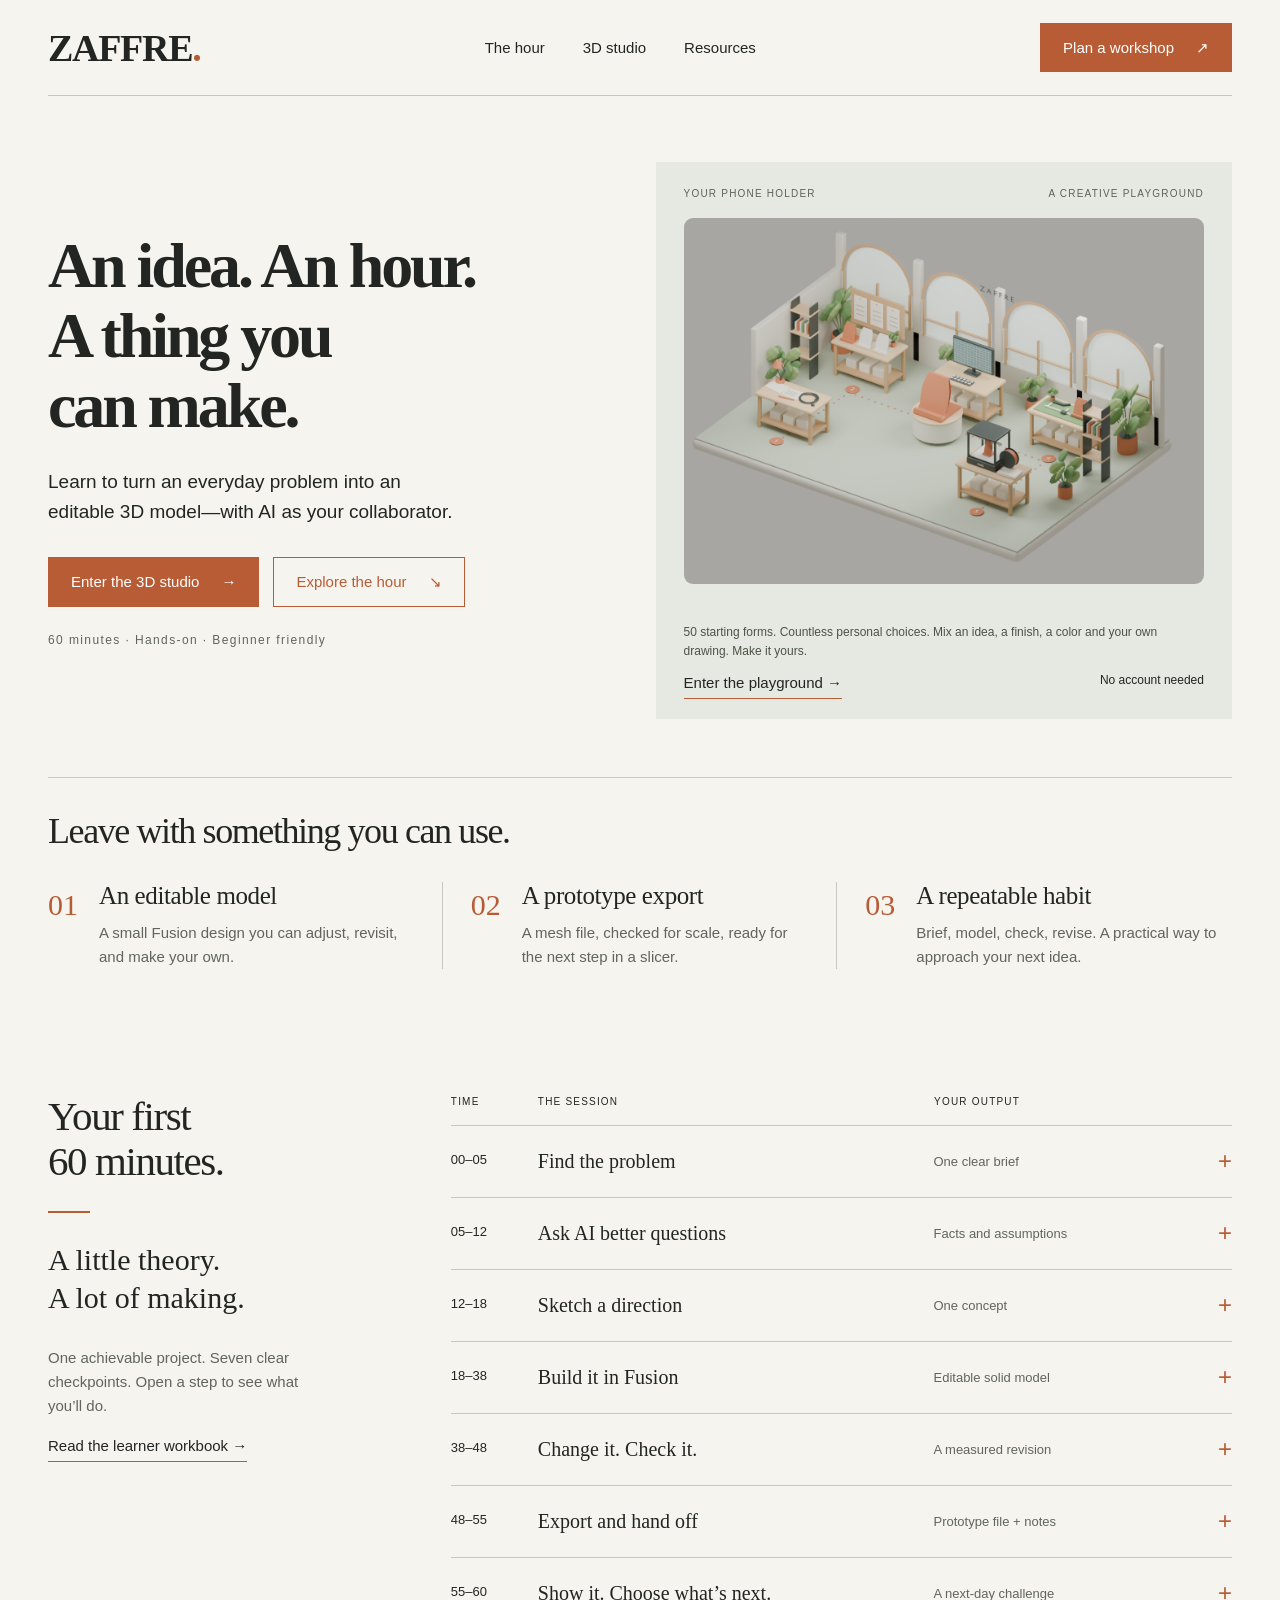
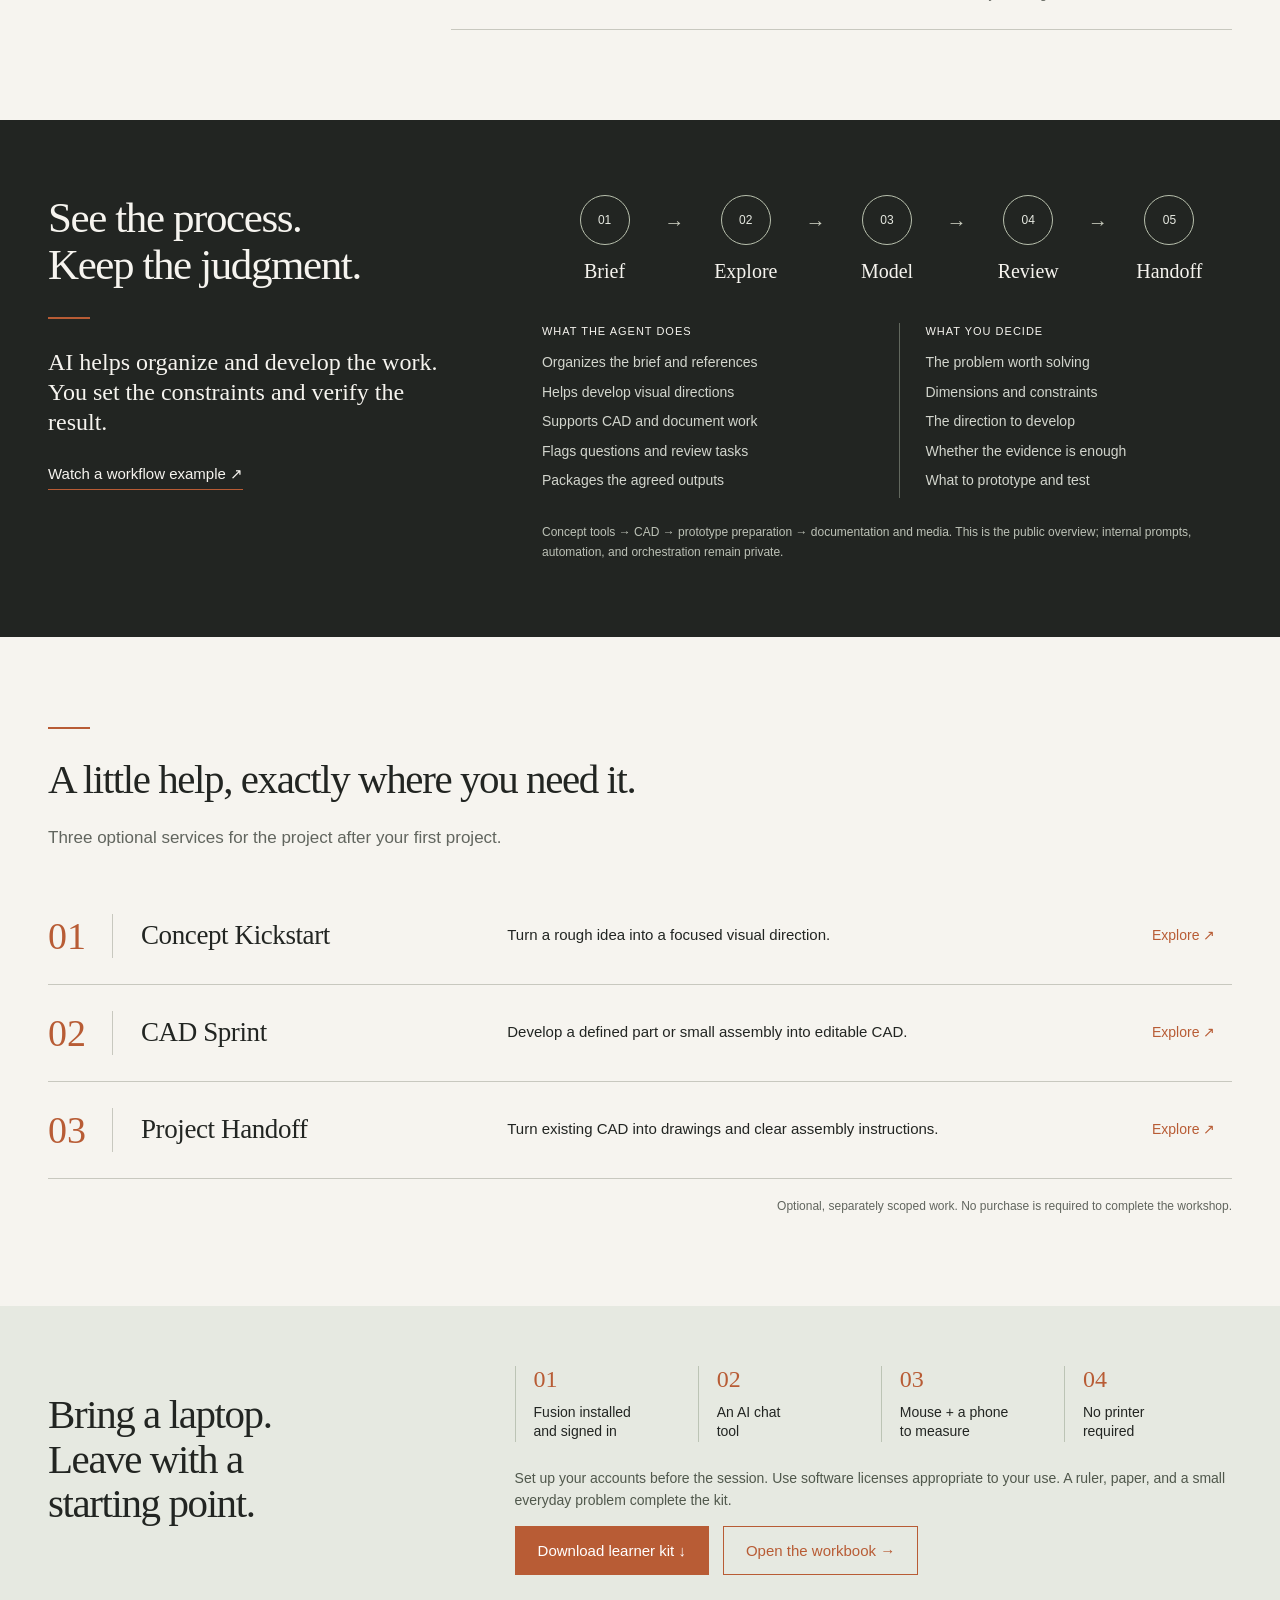
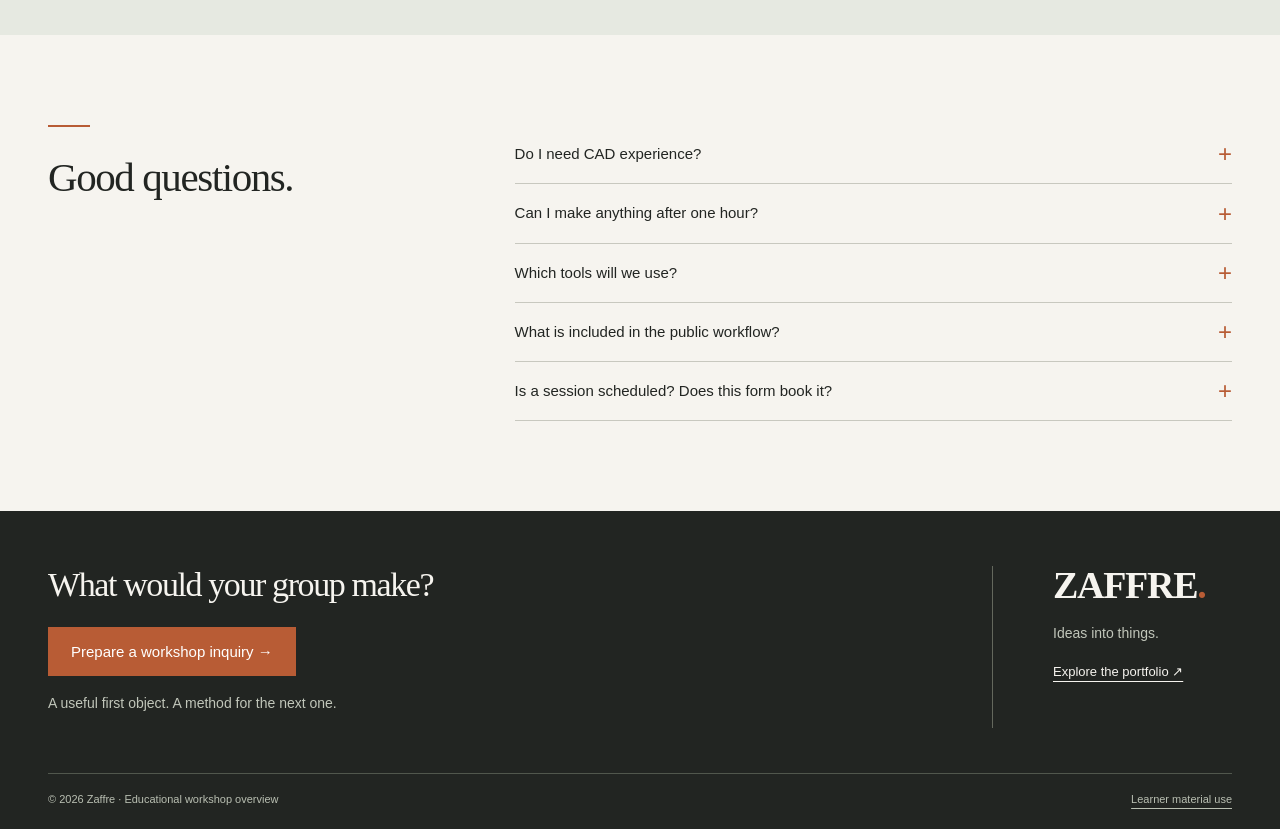
==== commit 812a8443: "Expand Zaffre studio to 50 forms, responsive prompts and real sketch geometry Add fifty original pho" ====
--- a/index.html
+++ b/index.html
@@ -12,7 +12,7 @@
 <main id="main">
 <section class="hero wrap">
 <div class="hero-copy"><h1>An idea. An hour.<br> A thing you<br class="desktop-break"> can make.</h1><p class="lead">Learn to turn an everyday problem into an editable 3D model—with AI as your collaborator.</p><div class="actions"><a class="button" href="studio.html">Enter the 3D studio <span aria-hidden="true">→</span></a><a class="button outline" href="#hour">Explore the hour <span aria-hidden="true">↘</span></a></div><p class="meta">60 minutes · Hands-on · Beginner friendly</p></div>
-<figure class="project-preview phone-preview" id="project"><div class="diagram-top"><span>YOUR PHONE HOLDER</span><span>A CREATIVE PLAYGROUND</span></div><a href="studio.html" aria-label="Open the phone-holder playground"><img src="studio-poster.png" alt="A welcoming 3D maker studio with phone-holder prototypes." style="width:100%;aspect-ratio:1.42;object-fit:cover;border-radius:9px;margin:16px 0"></a><figcaption>Organic or cubic. Calm or playful. Start with an idea, sketch a silhouette, and make it yours.</figcaption><div class="preview-links"><a class="text-link" href="studio.html">Enter the playground →</a><span style="font-size:12px">No account needed</span></div></figure>
+<figure class="project-preview phone-preview" id="project"><div class="diagram-top"><span>YOUR PHONE HOLDER</span><span>A CREATIVE PLAYGROUND</span></div><a href="studio.html" aria-label="Open the phone-holder playground"><img src="studio-poster.png" alt="A welcoming 3D maker studio with phone-holder prototypes." style="width:100%;aspect-ratio:1.42;object-fit:cover;border-radius:9px;margin:16px 0"></a><figcaption>50 starting forms. Countless personal choices. Mix an idea, a finish, a color and your own drawing. Make it yours.</figcaption><div class="preview-links"><a class="text-link" href="studio.html">Enter the playground →</a><span style="font-size:12px">No account needed</span></div></figure>
 </section>
 <section class="outcomes wrap"><h2>Leave with something you can use.</h2><div class="outcome-grid"><article><span class="line-icon" aria-hidden="true">01</span><div><h3>An editable model</h3><p>A small Fusion design you can adjust, revisit, and make your own.</p></div></article><article><span class="line-icon" aria-hidden="true">02</span><div><h3>A prototype export</h3><p>A mesh file, checked for scale, ready for the next step in a slicer.</p></div></article><article><span class="line-icon" aria-hidden="true">03</span><div><h3>A repeatable habit</h3><p>Brief, model, check, revise. A practical way to approach your next idea.</p></div></article></div></section>
 <section class="agenda section wrap" id="hour"><div class="section-intro"><h2>Your first<br> 60 minutes.</h2><div class="accent-rule"></div><p class="serif-intro">A little theory.<br> A lot of making.</p><p>One achievable project. Seven clear checkpoints. Open a step to see what you’ll do.</p><a class="text-link" href="phone-holder-guide.html">Read the learner workbook →</a></div><div class="agenda-list">
